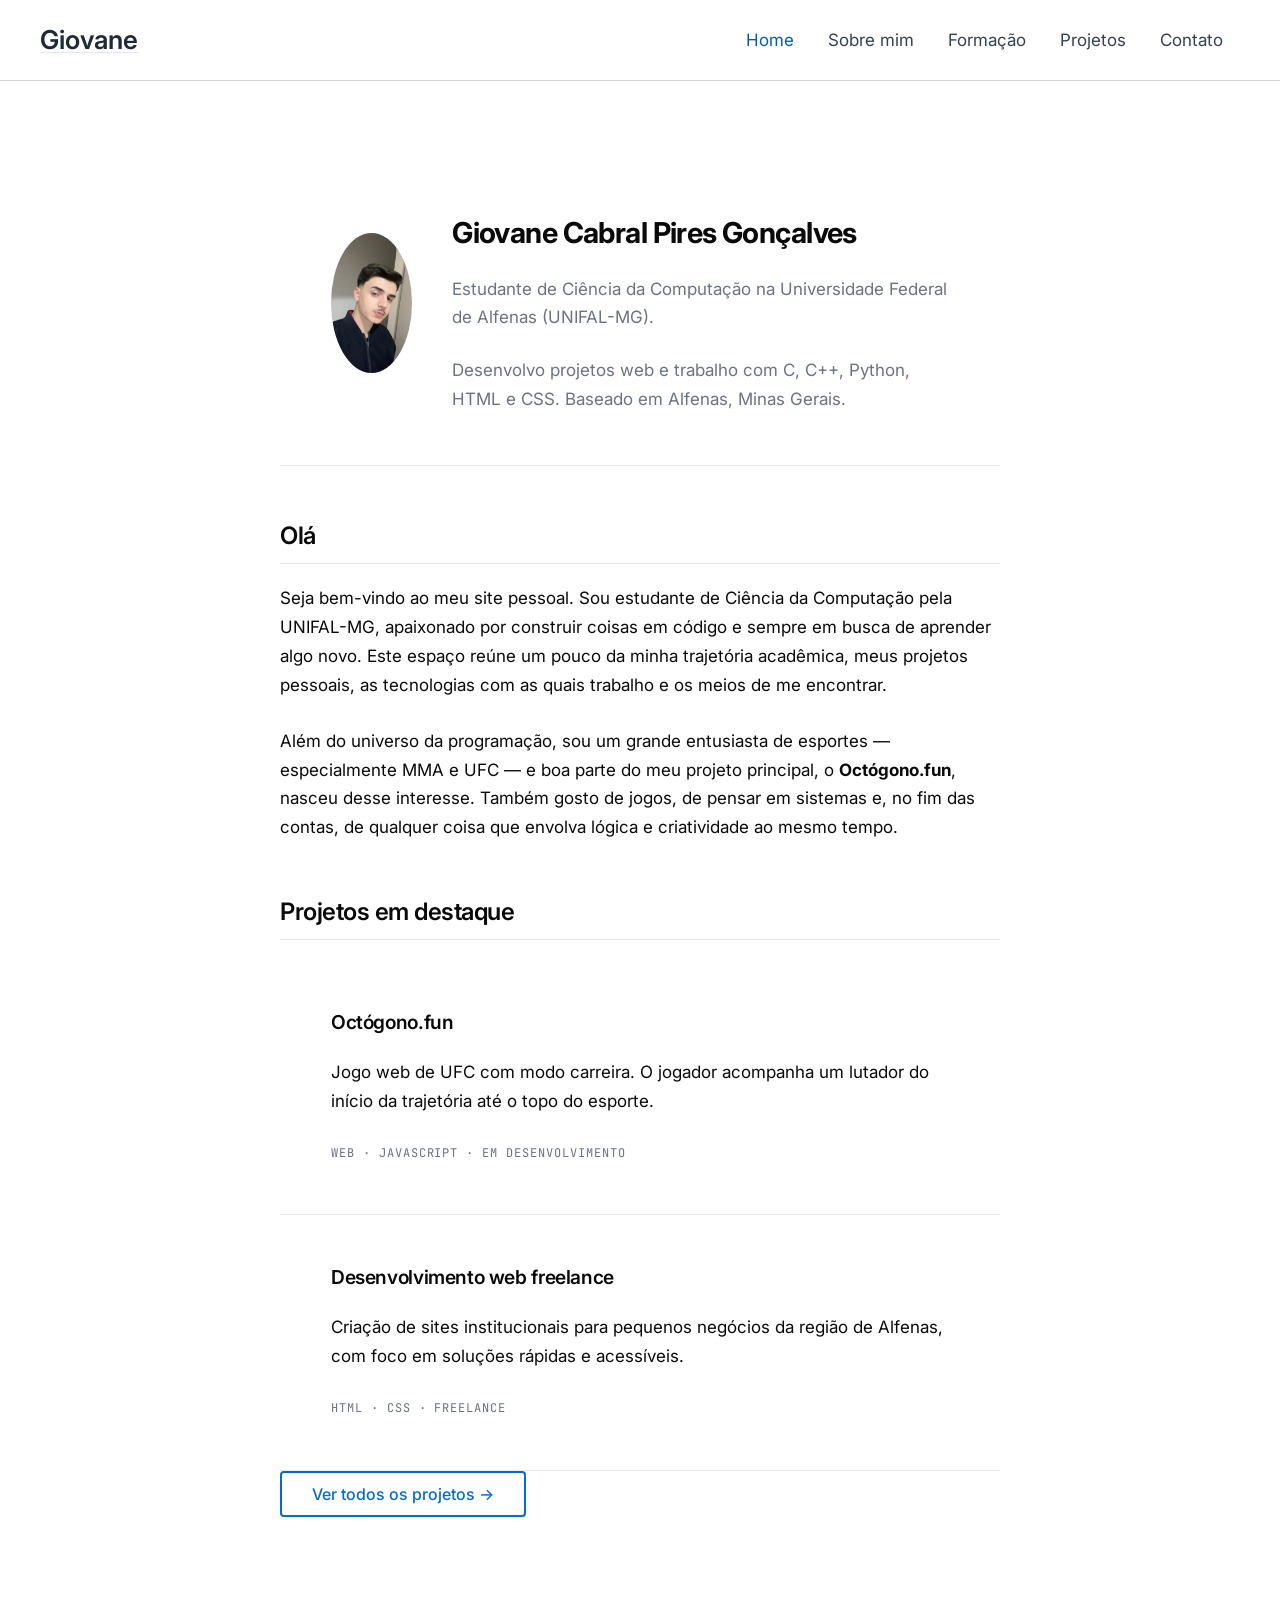
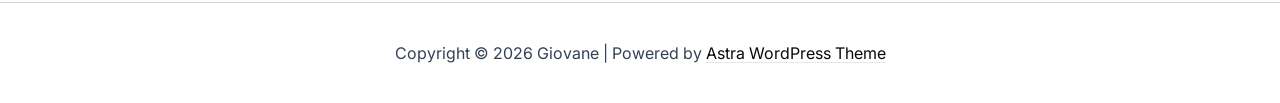
==== index.html @ 5b6671aa "primeiro commit do site" ====
<!DOCTYPE html>
<html lang="en-US">
<head><meta charset="UTF-8">

<meta name="viewport" content="width=device-width, initial-scale=1">
	<link rel="profile" href="https://gmpg.org/xfn/11"> 
	<title>Giovane</title>
<meta name="robots" content="max-image-preview:large">




<style id="wp-img-auto-sizes-contain-inline-css">
img:is([sizes=auto i],[sizes^="auto," i]){contain-intrinsic-size:3000px 1500px}
/*# sourceURL=wp-img-auto-sizes-contain-inline-css */
</style>
<link rel="stylesheet" id="astra-theme-css-css" href="https://giovanecabral.github.io/wp-content/themes/astra/assets/css/minified/main.min.css?ver=4.14.1" media="all">
<style id="astra-theme-css-inline-css">
:root{--ast-post-nav-space:0;--ast-container-default-xlg-padding:2.5em;--ast-container-default-lg-padding:2.5em;--ast-container-default-slg-padding:2em;--ast-container-default-md-padding:2.5em;--ast-container-default-sm-padding:2.5em;--ast-container-default-xs-padding:2.4em;--ast-container-default-xxs-padding:1.8em;--ast-code-block-background:#ECEFF3;--ast-comment-inputs-background:#F9FAFB;--ast-normal-container-width:1200px;--ast-narrow-container-width:750px;--ast-blog-title-font-weight:600;--ast-blog-meta-weight:600;--ast-global-color-primary:var(--ast-global-color-4);--ast-global-color-secondary:var(--ast-global-color-5);--ast-global-color-alternate-background:var(--ast-global-color-6);--ast-global-color-subtle-background:var(--ast-global-color-7);--ast-bg-style-guide:var( --ast-global-color-secondary,var(--ast-global-color-5) );--ast-shadow-style-guide:0px 0px 4px 0 #00000057;--ast-global-dark-bg-style:#fff;--ast-global-dark-lfs:#fbfbfb;--ast-widget-bg-color:#fafafa;--ast-wc-container-head-bg-color:#fbfbfb;--ast-title-layout-bg:#eeeeee;--ast-search-border-color:#e7e7e7;--ast-lifter-hover-bg:#e6e6e6;--ast-gallery-block-color:#000;--srfm-color-input-label:var(--ast-global-color-2);}html{font-size:100%;}a{color:var(--ast-global-color-0);}a:hover,a:focus{color:var(--ast-global-color-1);}body,button,input,select,textarea,.ast-button,.ast-custom-button{font-family:-apple-system,BlinkMacSystemFont,Segoe UI,Roboto,Oxygen-Sans,Ubuntu,Cantarell,Helvetica Neue,sans-serif;font-weight:400;font-size:16px;font-size:1rem;line-height:var(--ast-body-line-height,1.65);}blockquote{color:var(--ast-global-color-3);}h1,h2,h3,h4,h5,h6,.entry-content :where(h1,h2,h3,h4,h5,h6),.site-title,.site-title a{font-weight:600;}.ast-site-identity .site-title a{color:var(--ast-global-color-2);}.site-title{font-size:26px;font-size:1.625rem;display:block;}.site-header .site-description{font-size:15px;font-size:0.9375rem;display:none;}.entry-title{font-size:20px;font-size:1.25rem;}.ast-blog-single-element.ast-taxonomy-container a{font-size:14px;font-size:0.875rem;}.ast-blog-meta-container{font-size:13px;font-size:0.8125rem;}.archive .ast-article-post .ast-article-inner,.blog .ast-article-post .ast-article-inner,.archive .ast-article-post .ast-article-inner:hover,.blog .ast-article-post .ast-article-inner:hover{border-top-left-radius:6px;border-top-right-radius:6px;border-bottom-right-radius:6px;border-bottom-left-radius:6px;overflow:hidden;}h1,.entry-content :where(h1){font-size:36px;font-size:2.25rem;font-weight:600;line-height:1.4em;}h2,.entry-content :where(h2){font-size:30px;font-size:1.875rem;font-weight:600;line-height:1.3em;}h3,.entry-content :where(h3){font-size:24px;font-size:1.5rem;font-weight:600;line-height:1.3em;}h4,.entry-content :where(h4){font-size:20px;font-size:1.25rem;line-height:1.2em;font-weight:600;}h5,.entry-content :where(h5){font-size:18px;font-size:1.125rem;line-height:1.2em;font-weight:600;}h6,.entry-content :where(h6){font-size:16px;font-size:1rem;line-height:1.25em;font-weight:600;}::selection{background-color:var(--ast-global-color-0);color:#ffffff;}body,h1,h2,h3,h4,h5,h6,.entry-title a,.entry-content :where(h1,h2,h3,h4,h5,h6){color:var(--ast-global-color-3);}.tagcloud a:hover,.tagcloud a:focus,.tagcloud a.current-item{color:#ffffff;border-color:var(--ast-global-color-0);background-color:var(--ast-global-color-0);}input:focus,input[type="text"]:focus,input[type="email"]:focus,input[type="url"]:focus,input[type="password"]:focus,input[type="reset"]:focus,input[type="search"]:focus,textarea:focus{border-color:var(--ast-global-color-0);}input[type="radio"]:checked,input[type=reset],input[type="checkbox"]:checked,input[type="checkbox"]:hover:checked,input[type="checkbox"]:focus:checked,input[type=range]::-webkit-slider-thumb{border-color:var(--ast-global-color-0);background-color:var(--ast-global-color-0);box-shadow:none;}.site-footer a:hover + .post-count,.site-footer a:focus + .post-count{background:var(--ast-global-color-0);border-color:var(--ast-global-color-0);}.single .nav-links .nav-previous,.single .nav-links .nav-next{color:var(--ast-global-color-0);}.entry-meta,.entry-meta *{line-height:1.45;color:var(--ast-global-color-0);font-weight:600;}.entry-meta a:not(.ast-button):hover,.entry-meta a:not(.ast-button):hover *,.entry-meta a:not(.ast-button):focus,.entry-meta a:not(.ast-button):focus *,.page-links > .page-link,.page-links .page-link:hover,.post-navigation a:hover{color:var(--ast-global-color-1);}#cat option,.secondary .calendar_wrap thead a,.secondary .calendar_wrap thead a:visited{color:var(--ast-global-color-0);}.secondary .calendar_wrap #today,.ast-progress-val span{background:var(--ast-global-color-0);}.secondary a:hover + .post-count,.secondary a:focus + .post-count{background:var(--ast-global-color-0);border-color:var(--ast-global-color-0);}.calendar_wrap #today > a{color:#ffffff;}.page-links .page-link,.single .post-navigation a{color:var(--ast-global-color-3);}.ast-search-menu-icon .search-form button.search-submit{padding:0 4px;}.ast-search-menu-icon form.search-form{padding-right:0;}.ast-header-search .ast-search-menu-icon.ast-dropdown-active .search-form,.ast-header-search .ast-search-menu-icon.ast-dropdown-active .search-field:focus{transition:all 0.2s;}.search-form input.search-field:focus{outline:none;}.ast-mobile-header-content .ast-builder-layout-element:not(.ast-builder-menu):not(.ast-header-divider-element),.ast-mobile-popup-content .ast-builder-layout-element:not(.ast-builder-menu):not(.ast-header-divider-element){padding:15px 20px;}.ast-search-menu-icon .search-form button.search-submit:focus,.ast-theme-transparent-header .ast-header-search .ast-dropdown-active .ast-icon,.ast-theme-transparent-header .ast-inline-search .search-field:focus .ast-icon{color:var(--ast-global-color-1);}.ast-desktop .ast-header-search .slide-search .search-form{border:2px solid var(--ast-global-color-0);}.ast-header-search .slide-search .search-field{background-color:var(--ast-global-dark-bg-style);}.ast-archive-title{color:var(--ast-global-color-2);}.widget-title{font-size:22px;font-size:1.375rem;color:var(--ast-global-color-2);}.ast-single-post .entry-content a,.ast-comment-content a:not(.ast-comment-edit-reply-wrap a){text-decoration:underline;}.ast-single-post .entry-content .uagb-tab a,.ast-single-post .entry-content .uagb-ifb-cta a,.ast-single-post .entry-content .uabb-module-content a,.ast-single-post .entry-content .uagb-post-grid a,.ast-single-post .entry-content .uagb-timeline a,.ast-single-post .entry-content .uagb-toc__wrap a,.ast-single-post .entry-content .uagb-taxomony-box a,.entry-content .wp-block-latest-posts > li > a,.ast-single-post .entry-content .wp-block-file__button,a.ast-post-filter-single,.ast-single-post .ast-comment-content .comment-reply-link,.ast-single-post .ast-comment-content .comment-edit-link{text-decoration:none;}.ast-search-menu-icon.slide-search a:focus-visible:focus-visible,.astra-search-icon:focus-visible,#close:focus-visible,a:focus-visible,.ast-menu-toggle:focus-visible,.site .skip-link:focus-visible,.wp-block-loginout input:focus-visible,.wp-block-search.wp-block-search__button-inside .wp-block-search__inside-wrapper,.ast-header-navigation-arrow:focus-visible,.ast-orders-table__row .ast-orders-table__cell:focus-visible,a#ast-apply-coupon:focus-visible,#ast-apply-coupon:focus-visible,#close:focus-visible,.button.search-submit:focus-visible,#search_submit:focus,.normal-search:focus-visible,.ast-header-account-wrap:focus-visible,.astra-cart-drawer-close:focus,.ast-single-variation:focus,.ast-button:focus,.ast-builder-button-wrap:has(.ast-custom-button-link:focus),.ast-builder-button-wrap .ast-custom-button-link:focus{outline-style:dotted;outline-color:inherit;outline-width:thin;}input:focus,input[type="text"]:focus,input[type="email"]:focus,input[type="url"]:focus,input[type="password"]:focus,input[type="reset"]:focus,input[type="search"]:focus,input[type="number"]:focus,textarea:focus,.wp-block-search__input:focus,[data-section="section-header-mobile-trigger"] .ast-button-wrap .ast-mobile-menu-trigger-minimal:focus,.ast-mobile-popup-drawer.active .menu-toggle-close:focus,#ast-scroll-top:focus,#coupon_code:focus,#ast-coupon-code:focus{border-style:dotted;border-color:inherit;border-width:thin;}input{outline:none;}.ast-logo-title-inline .site-logo-img{padding-right:1em;}body .ast-oembed-container *{position:absolute;top:0;width:100%;height:100%;left:0;}body .wp-block-embed-pocket-casts .ast-oembed-container *{position:unset;}.ast-single-post-featured-section + article {margin-top: 2em;}.site-content .ast-single-post-featured-section img {width: 100%;overflow: hidden;object-fit: cover;}.ast-separate-container .site-content .ast-single-post-featured-section + article {margin-top: -80px;z-index: 9;position: relative;border-radius: 4px;}@media (min-width: 922px) {.ast-no-sidebar .site-content .ast-article-image-container--wide {margin-left: -120px;margin-right: -120px;max-width: unset;width: unset;}.ast-left-sidebar .site-content .ast-article-image-container--wide,.ast-right-sidebar .site-content .ast-article-image-container--wide {margin-left: -10px;margin-right: -10px;}.site-content .ast-article-image-container--full {margin-left: calc( -50vw + 50%);margin-right: calc( -50vw + 50%);max-width: 100vw;width: 100vw;}.ast-left-sidebar .site-content .ast-article-image-container--full,.ast-right-sidebar .site-content .ast-article-image-container--full {margin-left: -10px;margin-right: -10px;max-width: inherit;width: auto;}}.site > .ast-single-related-posts-container {margin-top: 0;}@media (min-width: 922px) {.ast-desktop .ast-container--narrow {max-width: var(--ast-narrow-container-width);margin: 0 auto;}}input[type="text"],input[type="number"],input[type="email"],input[type="url"],input[type="password"],input[type="search"],input[type=reset],input[type=tel],input[type=date],select,textarea{font-size:16px;font-style:normal;font-weight:400;line-height:24px;width:100%;padding:12px 16px;border-radius:4px;box-shadow:0px 1px 2px 0px rgba(0,0,0,0.05);color:var(--ast-form-input-text,#475569);}input[type="text"],input[type="number"],input[type="email"],input[type="url"],input[type="password"],input[type="search"],input[type=reset],input[type=tel],input[type=date],select{height:40px;}input[type="date"]{border-width:1px;border-style:solid;border-color:var(--ast-border-color);background:var( --ast-global-color-secondary,var(--ast-global-color-5) );}input[type="text"]:focus,input[type="number"]:focus,input[type="email"]:focus,input[type="url"]:focus,input[type="password"]:focus,input[type="search"]:focus,input[type=reset]:focus,input[type="tel"]:focus,input[type="date"]:focus,select:focus,textarea:focus{border-color:#046BD2;box-shadow:none;outline:none;color:var(--ast-form-input-focus-text,#475569);}label,legend{color:var(--ast-global-color-2,#111827 );font-size:14px;font-style:normal;font-weight:500;line-height:20px;}select{padding:6px 10px;}fieldset{padding:30px;border-radius:4px;}button,.ast-button,.button,input[type="button"],input[type="reset"],input[type="submit"],a:where(.wp-block-button__link){border-radius:4px;box-shadow:0px 1px 2px 0px rgba(0,0,0,0.05);}:root{--ast-comment-inputs-background:#FFF;}::placeholder{color:var(--ast-form-field-color,#9CA3AF);}::-ms-input-placeholder{color:var(--ast-form-field-color,#9CA3AF);}@media (max-width:921.99px){#ast-desktop-header{display:none;}}@media (min-width:922px){#ast-mobile-header{display:none;}}.wp-block-buttons.aligncenter{justify-content:center;}@media (max-width:921px){.ast-theme-transparent-header #primary,.ast-theme-transparent-header #secondary{padding:0;}}@media (max-width:921px){.ast-plain-container.ast-no-sidebar #primary{padding:0;}}.ast-plain-container.ast-no-sidebar #primary{margin-top:0;margin-bottom:0;}@media (min-width:1200px){.ast-plain-container.ast-no-sidebar #primary{margin-top:60px;margin-bottom:60px;}}.wp-block-button.is-style-outline .wp-block-button__link{border-color:var(--ast-global-color-0);}div.wp-block-button.is-style-outline > .wp-block-button__link:not(.has-text-color),div.wp-block-button.wp-block-button__link.is-style-outline:not(.has-text-color){color:var(--ast-global-color-0);}.wp-block-button.is-style-outline .wp-block-button__link:hover,.wp-block-buttons .wp-block-button.is-style-outline .wp-block-button__link:focus,.wp-block-buttons .wp-block-button.is-style-outline > .wp-block-button__link:not(.has-text-color):hover,.wp-block-buttons .wp-block-button.wp-block-button__link.is-style-outline:not(.has-text-color):hover{color:#ffffff;background-color:var(--ast-global-color-1);border-color:var(--ast-global-color-1);}.post-page-numbers.current .page-link,.ast-pagination .page-numbers.current{color:#ffffff;border-color:var(--ast-global-color-0);background-color:var(--ast-global-color-0);}.wp-block-buttons .wp-block-button.is-style-outline .wp-block-button__link.wp-element-button,.ast-outline-button,.wp-block-uagb-buttons-child .uagb-buttons-repeater.ast-outline-button{border-color:var(--ast-global-color-0);border-top-width:2px;border-right-width:2px;border-bottom-width:2px;border-left-width:2px;font-family:inherit;font-weight:500;font-size:16px;font-size:1rem;line-height:1em;padding-top:13px;padding-right:30px;padding-bottom:13px;padding-left:30px;}.wp-block-buttons .wp-block-button.is-style-outline > .wp-block-button__link:not(.has-text-color),.wp-block-buttons .wp-block-button.wp-block-button__link.is-style-outline:not(.has-text-color),.ast-outline-button{color:var(--ast-global-color-0);}.wp-block-button.is-style-outline .wp-block-button__link:hover,.wp-block-buttons .wp-block-button.is-style-outline .wp-block-button__link:focus,.wp-block-buttons .wp-block-button.is-style-outline > .wp-block-button__link:not(.has-text-color):hover,.wp-block-buttons .wp-block-button.wp-block-button__link.is-style-outline:not(.has-text-color):hover,.ast-outline-button:hover,.ast-outline-button:focus,.wp-block-uagb-buttons-child .uagb-buttons-repeater.ast-outline-button:hover,.wp-block-uagb-buttons-child .uagb-buttons-repeater.ast-outline-button:focus{color:#ffffff;background-color:var(--ast-global-color-1);border-color:var(--ast-global-color-1);}.ast-single-post .entry-content a.ast-outline-button,.ast-single-post .entry-content .is-style-outline>.wp-block-button__link{text-decoration:none;}.wp-block-button .wp-block-button__link.wp-element-button.is-style-outline:not(.has-background),.wp-block-button.is-style-outline>.wp-block-button__link.wp-element-button:not(.has-background),.ast-outline-button{background-color:transparent;}.uagb-buttons-repeater.ast-outline-button{border-radius:9999px;}@media (max-width:921px){.wp-block-buttons .wp-block-button.is-style-outline .wp-block-button__link.wp-element-button,.ast-outline-button,.wp-block-uagb-buttons-child .uagb-buttons-repeater.ast-outline-button{padding-top:12px;padding-right:28px;padding-bottom:12px;padding-left:28px;}}@media (max-width:544px){.wp-block-buttons .wp-block-button.is-style-outline .wp-block-button__link.wp-element-button,.ast-outline-button,.wp-block-uagb-buttons-child .uagb-buttons-repeater.ast-outline-button{padding-top:10px;padding-right:24px;padding-bottom:10px;padding-left:24px;}}.entry-content[data-ast-blocks-layout] > figure{margin-bottom:1em;}h1.widget-title{font-weight:600;}h2.widget-title{font-weight:600;}h3.widget-title{font-weight:600;}#page{display:flex;flex-direction:column;min-height:100vh;}.ast-404-layout-1 h1.page-title{color:var(--ast-global-color-2);}.single .post-navigation a{line-height:1em;height:inherit;}.error-404 .page-sub-title{font-size:1.5rem;font-weight:inherit;}.search .site-content .content-area .search-form{margin-bottom:0;}#page .site-content{flex-grow:1;}.widget{margin-bottom:1.25em;}#secondary li{line-height:1.5em;}#secondary .wp-block-group h2{margin-bottom:0.7em;}#secondary h2{font-size:1.7rem;}.ast-separate-container .ast-article-post,.ast-separate-container .ast-article-single,.ast-separate-container .comment-respond{padding:3em;}.ast-separate-container .ast-article-single .ast-article-single{padding:0;}.ast-article-single .wp-block-post-template-is-layout-grid{padding-left:0;}.ast-separate-container .comments-title,.ast-narrow-container .comments-title{padding:1.5em 2em;}.ast-page-builder-template .comment-form-textarea,.ast-comment-formwrap .ast-grid-common-col{padding:0;}.ast-comment-formwrap{padding:0;display:inline-flex;column-gap:20px;width:100%;margin-left:0;margin-right:0;}.comments-area textarea#comment:focus,.comments-area textarea#comment:active,.comments-area .ast-comment-formwrap input[type="text"]:focus,.comments-area .ast-comment-formwrap input[type="text"]:active {box-shadow:none;outline:none;}.archive.ast-page-builder-template .entry-header{margin-top:2em;}.ast-page-builder-template .ast-comment-formwrap{width:100%;}.entry-title{margin-bottom:0.6em;}.ast-archive-description p{font-size:inherit;font-weight:inherit;line-height:inherit;}.ast-separate-container .ast-comment-list li.depth-1,.hentry{margin-bottom:1.5em;}.site-content section.ast-archive-description{margin-bottom:2em;}@media (min-width:921px){.ast-left-sidebar.ast-page-builder-template #secondary,.archive.ast-right-sidebar.ast-page-builder-template .site-main{padding-left:20px;padding-right:20px;}}@media (max-width:544px){.ast-comment-formwrap.ast-row{column-gap:10px;display:inline-block;}#ast-commentform .ast-grid-common-col{position:relative;width:100%;}}@media (min-width:1201px){.ast-separate-container .ast-article-post,.ast-separate-container .ast-article-single,.ast-separate-container .ast-author-box,.ast-separate-container .ast-404-layout-1,.ast-separate-container .no-results{padding:3em;}}@media (max-width:921px){.ast-left-sidebar #content > .ast-container{display:flex;flex-direction:column-reverse;width:100%;}}@media (min-width:922px){.ast-separate-container.ast-right-sidebar #primary,.ast-separate-container.ast-left-sidebar #primary{border:0;}.search-no-results.ast-separate-container #primary{margin-bottom:4em;}}.wp-block-button .wp-block-button__link{color:#ffffff;}.wp-block-button .wp-block-button__link:hover,.wp-block-button .wp-block-button__link:focus{color:#ffffff;background-color:var(--ast-global-color-1);border-color:var(--ast-global-color-1);}.wp-block-button .wp-block-button__link,.wp-block-search .wp-block-search__button,body .wp-block-file .wp-block-file__button{border-color:var(--ast-global-color-0);background-color:var(--ast-global-color-0);color:#ffffff;font-family:inherit;font-weight:500;line-height:1em;font-size:16px;font-size:1rem;padding-top:15px;padding-right:30px;padding-bottom:15px;padding-left:30px;}.ast-single-post .entry-content .wp-block-button .wp-block-button__link,.ast-single-post .entry-content .wp-block-search .wp-block-search__button,body .entry-content .wp-block-file .wp-block-file__button{text-decoration:none;}@media (max-width:921px){.wp-block-button .wp-block-button__link,.wp-block-search .wp-block-search__button,body .wp-block-file .wp-block-file__button{padding-top:14px;padding-right:28px;padding-bottom:14px;padding-left:28px;}}@media (max-width:544px){.wp-block-button .wp-block-button__link,.wp-block-search .wp-block-search__button,body .wp-block-file .wp-block-file__button{padding-top:12px;padding-right:24px;padding-bottom:12px;padding-left:24px;}}.menu-toggle,button,.ast-button,.ast-custom-button,.button,input#submit,input[type="button"],input[type="submit"],input[type="reset"],#comments .submit,.search .search-submit,form[CLASS*="wp-block-search__"].wp-block-search .wp-block-search__inside-wrapper .wp-block-search__button,body .wp-block-file .wp-block-file__button,.search .search-submit{border-style:solid;border-top-width:0;border-right-width:0;border-left-width:0;border-bottom-width:0;color:#ffffff;border-color:var(--ast-global-color-0);background-color:var(--ast-global-color-0);padding-top:15px;padding-right:30px;padding-bottom:15px;padding-left:30px;font-family:inherit;font-weight:500;font-size:16px;font-size:1rem;line-height:1em;}button:focus,.menu-toggle:hover,button:hover,.ast-button:hover,.ast-custom-button:hover .button:hover,.ast-custom-button:hover ,input[type=reset]:hover,input[type=reset]:focus,input#submit:hover,input#submit:focus,input[type="button"]:hover,input[type="button"]:focus,input[type="submit"]:hover,input[type="submit"]:focus,form[CLASS*="wp-block-search__"].wp-block-search .wp-block-search__inside-wrapper .wp-block-search__button:hover,form[CLASS*="wp-block-search__"].wp-block-search .wp-block-search__inside-wrapper .wp-block-search__button:focus,body .wp-block-file .wp-block-file__button:hover,body .wp-block-file .wp-block-file__button:focus{color:#ffffff;background-color:var(--ast-global-color-1);border-color:var(--ast-global-color-1);}form[CLASS*="wp-block-search__"].wp-block-search .wp-block-search__inside-wrapper .wp-block-search__button.has-icon{padding-top:calc(15px - 3px);padding-right:calc(30px - 3px);padding-bottom:calc(15px - 3px);padding-left:calc(30px - 3px);}@media (max-width:921px){.menu-toggle,button,.ast-button,.ast-custom-button,.button,input#submit,input[type="button"],input[type="submit"],input[type="reset"],#comments .submit,.search .search-submit,form[CLASS*="wp-block-search__"].wp-block-search .wp-block-search__inside-wrapper .wp-block-search__button,body .wp-block-file .wp-block-file__button,.search .search-submit{padding-top:14px;padding-right:28px;padding-bottom:14px;padding-left:28px;}}@media (max-width:544px){.menu-toggle,button,.ast-button,.ast-custom-button,.button,input#submit,input[type="button"],input[type="submit"],input[type="reset"],#comments .submit,.search .search-submit,form[CLASS*="wp-block-search__"].wp-block-search .wp-block-search__inside-wrapper .wp-block-search__button,body .wp-block-file .wp-block-file__button,.search .search-submit{padding-top:12px;padding-right:24px;padding-bottom:12px;padding-left:24px;}}@media (max-width:921px){.ast-mobile-header-stack .main-header-bar .ast-search-menu-icon{display:inline-block;}.ast-header-break-point.ast-header-custom-item-outside .ast-mobile-header-stack .main-header-bar .ast-search-icon{margin:0;}.ast-comment-avatar-wrap img{max-width:2.5em;}.ast-comment-meta{padding:0 1.8888em 1.3333em;}}@media (min-width:544px){.ast-container{max-width:100%;}}@media (max-width:544px){.ast-separate-container .ast-article-post,.ast-separate-container .ast-article-single,.ast-separate-container .comments-title,.ast-separate-container .ast-archive-description{padding:1.5em 1em;}.ast-separate-container #content .ast-container{padding-left:0.54em;padding-right:0.54em;}.ast-separate-container .ast-comment-list .bypostauthor{padding:.5em;}.ast-search-menu-icon.ast-dropdown-active .search-field{width:170px;}} #ast-mobile-header .ast-site-header-cart-li a{pointer-events:none;}.ast-separate-container{background-color:var(--ast-global-color-5);}@media (max-width:921px){.site-title{display:block;}.site-header .site-description{display:none;}h1,.entry-content :where(h1){font-size:30px;font-size:1.875rem;}h2,.entry-content :where(h2){font-size:25px;font-size:1.5625rem;}h3,.entry-content :where(h3){font-size:20px;font-size:1.25rem;}}@media (max-width:544px){.site-title{display:block;}.site-header .site-description{display:none;}h1,.entry-content :where(h1){font-size:30px;font-size:1.875rem;}h2,.entry-content :where(h2){font-size:25px;font-size:1.5625rem;}h3,.entry-content :where(h3){font-size:20px;font-size:1.25rem;}}@media (max-width:921px){html{font-size:91.2%;}}@media (max-width:544px){html{font-size:91.2%;}}@media (min-width:922px){.ast-container{max-width:1240px;}}@media (min-width:922px){.site-content .ast-container{display:flex;}}@media (max-width:921px){.site-content .ast-container{flex-direction:column;}}.entry-content :where(h1,h2,h3,h4,h5,h6){clear:none;}@media (min-width:922px){.main-header-menu .sub-menu .menu-item.ast-left-align-sub-menu:hover > .sub-menu,.main-header-menu .sub-menu .menu-item.ast-left-align-sub-menu.focus > .sub-menu{margin-left:-0px;}}.entry-content li > p{margin-bottom:0;}.site .comments-area{padding-bottom:2em;margin-top:2em;}.wp-block-file {display: flex;align-items: center;flex-wrap: wrap;justify-content: space-between;}.wp-block-pullquote {border: none;}.wp-block-pullquote blockquote::before {content: "\201D";font-family: "Helvetica",sans-serif;display: flex;transform: rotate( 180deg );font-size: 6rem;font-style: normal;line-height: 1;font-weight: bold;align-items: center;justify-content: center;}.has-text-align-right > blockquote::before {justify-content: flex-start;}.has-text-align-left > blockquote::before {justify-content: flex-end;}figure.wp-block-pullquote.is-style-solid-color blockquote {max-width: 100%;text-align: inherit;}:root {--wp--custom--ast-default-block-top-padding: 3em;--wp--custom--ast-default-block-right-padding: 3em;--wp--custom--ast-default-block-bottom-padding: 3em;--wp--custom--ast-default-block-left-padding: 3em;--wp--custom--ast-container-width: 1200px;--wp--custom--ast-content-width-size: 1200px;--wp--custom--ast-wide-width-size: calc(1200px + var(--wp--custom--ast-default-block-left-padding) + var(--wp--custom--ast-default-block-right-padding));}.ast-narrow-container {--wp--custom--ast-content-width-size: 750px;--wp--custom--ast-wide-width-size: 750px;}@media(max-width: 921px) {:root {--wp--custom--ast-default-block-top-padding: 3em;--wp--custom--ast-default-block-right-padding: 2em;--wp--custom--ast-default-block-bottom-padding: 3em;--wp--custom--ast-default-block-left-padding: 2em;}}@media(max-width: 544px) {:root {--wp--custom--ast-default-block-top-padding: 3em;--wp--custom--ast-default-block-right-padding: 1.5em;--wp--custom--ast-default-block-bottom-padding: 3em;--wp--custom--ast-default-block-left-padding: 1.5em;}}.entry-content > .wp-block-group,.entry-content > .wp-block-cover,.entry-content > .wp-block-columns {padding-top: var(--wp--custom--ast-default-block-top-padding);padding-right: var(--wp--custom--ast-default-block-right-padding);padding-bottom: var(--wp--custom--ast-default-block-bottom-padding);padding-left: var(--wp--custom--ast-default-block-left-padding);}.ast-plain-container.ast-no-sidebar .entry-content > .alignfull,.ast-page-builder-template .ast-no-sidebar .entry-content > .alignfull {margin-left: calc( -50vw + 50%);margin-right: calc( -50vw + 50%);max-width: 100vw;width: 100vw;}.ast-plain-container.ast-no-sidebar .entry-content .alignfull .alignfull,.ast-page-builder-template.ast-no-sidebar .entry-content .alignfull .alignfull,.ast-plain-container.ast-no-sidebar .entry-content .alignfull .alignwide,.ast-page-builder-template.ast-no-sidebar .entry-content .alignfull .alignwide,.ast-plain-container.ast-no-sidebar .entry-content .alignwide .alignfull,.ast-page-builder-template.ast-no-sidebar .entry-content .alignwide .alignfull,.ast-plain-container.ast-no-sidebar .entry-content .alignwide .alignwide,.ast-page-builder-template.ast-no-sidebar .entry-content .alignwide .alignwide,.ast-plain-container.ast-no-sidebar .entry-content .wp-block-column .alignfull,.ast-page-builder-template.ast-no-sidebar .entry-content .wp-block-column .alignfull,.ast-plain-container.ast-no-sidebar .entry-content .wp-block-column .alignwide,.ast-page-builder-template.ast-no-sidebar .entry-content .wp-block-column .alignwide {margin-left: auto;margin-right: auto;width: 100%;}[data-ast-blocks-layout] .wp-block-separator:not(.is-style-dots) {height: 0;}[data-ast-blocks-layout] .wp-block-separator {margin: 20px auto;}[data-ast-blocks-layout] .wp-block-separator:not(.is-style-wide):not(.is-style-dots) {max-width: 100px;}[data-ast-blocks-layout] .wp-block-separator.has-background {padding: 0;}.entry-content[data-ast-blocks-layout] > * {max-width: var(--wp--custom--ast-content-width-size);margin-left: auto;margin-right: auto;}.entry-content[data-ast-blocks-layout] > .alignwide {max-width: var(--wp--custom--ast-wide-width-size);}.entry-content[data-ast-blocks-layout] .alignfull {max-width: none;}.entry-content .wp-block-columns {margin-bottom: 0;}blockquote {margin: 1.5em;border-color: rgba(0,0,0,0.05);}.wp-block-quote:not(.has-text-align-right):not(.has-text-align-center) {border-left: 5px solid rgba(0,0,0,0.05);}.has-text-align-right > blockquote,blockquote.has-text-align-right {border-right: 5px solid rgba(0,0,0,0.05);}.has-text-align-left > blockquote,blockquote.has-text-align-left {border-left: 5px solid rgba(0,0,0,0.05);}.wp-block-site-tagline,.wp-block-latest-posts .read-more {margin-top: 15px;}.wp-block-loginout p label {display: block;}.wp-block-loginout p:not(.login-remember):not(.login-submit) input {width: 100%;}.wp-block-loginout input:focus {border-color: transparent;}.wp-block-loginout input:focus {outline: thin dotted;}.entry-content .wp-block-media-text .wp-block-media-text__content {padding: 0 0 0 8%;}.entry-content .wp-block-media-text.has-media-on-the-right .wp-block-media-text__content {padding: 0 8% 0 0;}.entry-content .wp-block-media-text.has-background .wp-block-media-text__content {padding: 8%;}.entry-content .wp-block-cover:not([class*="background-color"]):not(.has-text-color.has-link-color) .wp-block-cover__inner-container,.entry-content .wp-block-cover:not([class*="background-color"]) .wp-block-cover-image-text,.entry-content .wp-block-cover:not([class*="background-color"]) .wp-block-cover-text,.entry-content .wp-block-cover-image:not([class*="background-color"]) .wp-block-cover__inner-container,.entry-content .wp-block-cover-image:not([class*="background-color"]) .wp-block-cover-image-text,.entry-content .wp-block-cover-image:not([class*="background-color"]) .wp-block-cover-text {color: var(--ast-global-color-primary,var(--ast-global-color-5));}.wp-block-loginout .login-remember input {width: 1.1rem;height: 1.1rem;margin: 0 5px 4px 0;vertical-align: middle;}.wp-block-latest-posts > li > *:first-child,.wp-block-latest-posts:not(.is-grid) > li:first-child {margin-top: 0;}.entry-content > .wp-block-buttons,.entry-content > .wp-block-uagb-buttons {margin-bottom: 1.5em;}.wp-block-search__inside-wrapper .wp-block-search__input {padding: 0 10px;color: var(--ast-global-color-3);background: var(--ast-global-color-primary,var(--ast-global-color-5));border-color: var(--ast-border-color);}.wp-block-latest-posts .read-more {margin-bottom: 1.5em;}.wp-block-search__no-button .wp-block-search__inside-wrapper .wp-block-search__input {padding-top: 5px;padding-bottom: 5px;}.wp-block-latest-posts .wp-block-latest-posts__post-date,.wp-block-latest-posts .wp-block-latest-posts__post-author {font-size: 1rem;}.wp-block-latest-posts > li > *,.wp-block-latest-posts:not(.is-grid) > li {margin-top: 12px;margin-bottom: 12px;}.ast-page-builder-template .entry-content[data-ast-blocks-layout] > .alignwide:where(:not(.uagb-is-root-container):not(.spectra-is-root-container)) > * {max-width: var(--wp--custom--ast-wide-width-size);}.ast-page-builder-template .entry-content[data-ast-blocks-layout] > .inherit-container-width > *,.ast-page-builder-template .entry-content[data-ast-blocks-layout] > *:not(.wp-block-group):where(:not(.uagb-is-root-container):not(.spectra-is-root-container)) > *,.entry-content[data-ast-blocks-layout] > .wp-block-cover .wp-block-cover__inner-container {max-width: none ;margin-left: auto;margin-right: auto;}.ast-page-builder-template .entry-content[data-ast-blocks-layout] > *,.ast-page-builder-template .entry-content[data-ast-blocks-layout] > .alignfull:where(:not(.wp-block-group):not(.uagb-is-root-container):not(.spectra-is-root-container)) > * {max-width: none;}.entry-content[data-ast-blocks-layout] .wp-block-cover:not(.alignleft):not(.alignright) {width: auto;}@media(max-width: 1200px) {.ast-separate-container .entry-content > .alignfull,.ast-separate-container .entry-content[data-ast-blocks-layout] > .alignwide,.ast-plain-container .entry-content[data-ast-blocks-layout] > .alignwide,.ast-plain-container .entry-content .alignfull {margin-left: calc(-1 * min(var(--ast-container-default-xlg-padding),20px)) ;margin-right: calc(-1 * min(var(--ast-container-default-xlg-padding),20px));}}@media(min-width: 1201px) {.ast-separate-container .entry-content > .alignfull {margin-left: calc(-1 * var(--ast-container-default-xlg-padding) );margin-right: calc(-1 * var(--ast-container-default-xlg-padding) );}.ast-separate-container .entry-content[data-ast-blocks-layout] > .alignwide,.ast-plain-container .entry-content[data-ast-blocks-layout] > .alignwide {margin-left: auto;margin-right: auto;}}@media(min-width: 921px) {.ast-separate-container .entry-content .wp-block-group.alignwide:not(.inherit-container-width) > :where(:not(.alignleft):not(.alignright)),.ast-plain-container .entry-content .wp-block-group.alignwide:not(.inherit-container-width) > :where(:not(.alignleft):not(.alignright)) {max-width: calc( var(--wp--custom--ast-content-width-size) + 80px );}.ast-plain-container.ast-right-sidebar .entry-content[data-ast-blocks-layout] .alignfull,.ast-plain-container.ast-left-sidebar .entry-content[data-ast-blocks-layout] .alignfull {margin-left: -60px;margin-right: -60px;}}@media(min-width: 544px) {.entry-content > .alignleft {margin-right: 20px;}.entry-content > .alignright {margin-left: 20px;}}@media (max-width:544px){.wp-block-columns .wp-block-column:not(:last-child){margin-bottom:20px;}.wp-block-latest-posts{margin:0;}}@media( max-width: 600px ) {.entry-content .wp-block-media-text .wp-block-media-text__content,.entry-content .wp-block-media-text.has-media-on-the-right .wp-block-media-text__content {padding: 8% 0 0;}.entry-content .wp-block-media-text.has-background .wp-block-media-text__content {padding: 8%;}}.ast-page-builder-template .entry-header {padding-left: 0;}.ast-narrow-container .site-content .wp-block-uagb-image--align-full .wp-block-uagb-image__figure {max-width: 100%;margin-left: auto;margin-right: auto;}.entry-content ul,.entry-content ol {padding: revert;margin: revert;padding-left: 20px;}.entry-content ul.wc-block-product-template{padding: 0;}:root .has-ast-global-color-0-color{color:var(--ast-global-color-0);}:root .has-ast-global-color-0-background-color{background-color:var(--ast-global-color-0);}:root .wp-block-button .has-ast-global-color-0-color{color:var(--ast-global-color-0);}:root .wp-block-button .has-ast-global-color-0-background-color{background-color:var(--ast-global-color-0);}:root .has-ast-global-color-1-color{color:var(--ast-global-color-1);}:root .has-ast-global-color-1-background-color{background-color:var(--ast-global-color-1);}:root .wp-block-button .has-ast-global-color-1-color{color:var(--ast-global-color-1);}:root .wp-block-button .has-ast-global-color-1-background-color{background-color:var(--ast-global-color-1);}:root .has-ast-global-color-2-color{color:var(--ast-global-color-2);}:root .has-ast-global-color-2-background-color{background-color:var(--ast-global-color-2);}:root .wp-block-button .has-ast-global-color-2-color{color:var(--ast-global-color-2);}:root .wp-block-button .has-ast-global-color-2-background-color{background-color:var(--ast-global-color-2);}:root .has-ast-global-color-3-color{color:var(--ast-global-color-3);}:root .has-ast-global-color-3-background-color{background-color:var(--ast-global-color-3);}:root .wp-block-button .has-ast-global-color-3-color{color:var(--ast-global-color-3);}:root .wp-block-button .has-ast-global-color-3-background-color{background-color:var(--ast-global-color-3);}:root .has-ast-global-color-4-color{color:var(--ast-global-color-4);}:root .has-ast-global-color-4-background-color{background-color:var(--ast-global-color-4);}:root .wp-block-button .has-ast-global-color-4-color{color:var(--ast-global-color-4);}:root .wp-block-button .has-ast-global-color-4-background-color{background-color:var(--ast-global-color-4);}:root .has-ast-global-color-5-color{color:var(--ast-global-color-5);}:root .has-ast-global-color-5-background-color{background-color:var(--ast-global-color-5);}:root .wp-block-button .has-ast-global-color-5-color{color:var(--ast-global-color-5);}:root .wp-block-button .has-ast-global-color-5-background-color{background-color:var(--ast-global-color-5);}:root .has-ast-global-color-6-color{color:var(--ast-global-color-6);}:root .has-ast-global-color-6-background-color{background-color:var(--ast-global-color-6);}:root .wp-block-button .has-ast-global-color-6-color{color:var(--ast-global-color-6);}:root .wp-block-button .has-ast-global-color-6-background-color{background-color:var(--ast-global-color-6);}:root .has-ast-global-color-7-color{color:var(--ast-global-color-7);}:root .has-ast-global-color-7-background-color{background-color:var(--ast-global-color-7);}:root .wp-block-button .has-ast-global-color-7-color{color:var(--ast-global-color-7);}:root .wp-block-button .has-ast-global-color-7-background-color{background-color:var(--ast-global-color-7);}:root .has-ast-global-color-8-color{color:var(--ast-global-color-8);}:root .has-ast-global-color-8-background-color{background-color:var(--ast-global-color-8);}:root .wp-block-button .has-ast-global-color-8-color{color:var(--ast-global-color-8);}:root .wp-block-button .has-ast-global-color-8-background-color{background-color:var(--ast-global-color-8);}:root{--ast-global-color-0:#046bd2;--ast-global-color-1:#045cb4;--ast-global-color-2:#1e293b;--ast-global-color-3:#334155;--ast-global-color-4:#FFFFFF;--ast-global-color-5:#F0F5FA;--ast-global-color-6:#111111;--ast-global-color-7:#D1D5DB;--ast-global-color-8:#111111;}:root {--ast-border-color : var(--ast-global-color-7);}.ast-single-entry-banner {-js-display: flex;display: flex;flex-direction: column;justify-content: center;text-align: center;position: relative;background: var(--ast-title-layout-bg);}.ast-single-entry-banner[data-banner-layout="layout-1"] {max-width: 1200px;background: inherit;padding: 20px 0;}.ast-single-entry-banner[data-banner-width-type="custom"] {margin: 0 auto;width: 100%;}.ast-single-entry-banner + .site-content .entry-header {margin-bottom: 0;}.site .ast-author-avatar {--ast-author-avatar-size: ;}a.ast-underline-text {text-decoration: underline;}.ast-container > .ast-terms-link {position: relative;display: block;}a.ast-button.ast-badge-tax {padding: 4px 8px;border-radius: 3px;font-size: inherit;}header.entry-header{text-align:left;}header.entry-header .entry-title{font-weight:600;font-size:32px;font-size:2rem;}header.entry-header > *:not(:last-child){margin-bottom:10px;}header.entry-header .post-thumb-img-content{text-align:center;}header.entry-header .post-thumb img,.ast-single-post-featured-section.post-thumb img{aspect-ratio:16/9;width:100%;height:100%;}@media (max-width:921px){header.entry-header{text-align:left;}}@media (max-width:544px){header.entry-header{text-align:left;}}.ast-archive-entry-banner {-js-display: flex;display: flex;flex-direction: column;justify-content: center;text-align: center;position: relative;background: var(--ast-title-layout-bg);}.ast-archive-entry-banner[data-banner-width-type="custom"] {margin: 0 auto;width: 100%;}.ast-archive-entry-banner[data-banner-layout="layout-1"] {background: inherit;padding: 20px 0;text-align: left;}body.archive .ast-archive-description{max-width:1200px;width:100%;text-align:left;padding-top:3em;padding-right:3em;padding-bottom:3em;padding-left:3em;}body.archive .ast-archive-description .ast-archive-title,body.archive .ast-archive-description .ast-archive-title *{font-weight:600;font-size:32px;font-size:2rem;}body.archive .ast-archive-description > *:not(:last-child){margin-bottom:10px;}@media (max-width:921px){body.archive .ast-archive-description{text-align:left;}}@media (max-width:544px){body.archive .ast-archive-description{text-align:left;}}.ast-breadcrumbs .trail-browse,.ast-breadcrumbs .trail-items,.ast-breadcrumbs .trail-items li{display:inline-block;margin:0;padding:0;border:none;background:inherit;text-indent:0;text-decoration:none;}.ast-breadcrumbs .trail-browse{font-size:inherit;font-style:inherit;font-weight:inherit;color:inherit;}.ast-breadcrumbs .trail-items{list-style:none;}.trail-items li::after{padding:0 0.3em;content:"\00bb";}.trail-items li:last-of-type::after{display:none;}h1,h2,h3,h4,h5,h6,.entry-content :where(h1,h2,h3,h4,h5,h6){color:var(--ast-global-color-2);}.entry-title a{color:var(--ast-global-color-2);}@media (max-width:921px){.ast-builder-grid-row-container.ast-builder-grid-row-tablet-3-firstrow .ast-builder-grid-row > *:first-child,.ast-builder-grid-row-container.ast-builder-grid-row-tablet-3-lastrow .ast-builder-grid-row > *:last-child{grid-column:1 / -1;}}@media (max-width:544px){.ast-builder-grid-row-container.ast-builder-grid-row-mobile-3-firstrow .ast-builder-grid-row > *:first-child,.ast-builder-grid-row-container.ast-builder-grid-row-mobile-3-lastrow .ast-builder-grid-row > *:last-child{grid-column:1 / -1;}}.ast-builder-layout-element[data-section="title_tagline"]{display:flex;}@media (max-width:921.99px){.ast-header-break-point .ast-builder-layout-element[data-section="title_tagline"]{display:flex;}}@media (max-width:544px){.ast-header-break-point .ast-builder-layout-element[data-section="title_tagline"]{display:flex;}}.ast-builder-menu-1{font-family:inherit;font-weight:inherit;}.ast-builder-menu-1 .menu-item > .menu-link{color:var(--ast-global-color-3);}.ast-builder-menu-1 .menu-item > .ast-menu-toggle{color:var(--ast-global-color-3);}.ast-builder-menu-1 .menu-link:hover,.ast-builder-menu-1 .main-header-menu > .menu-item:hover > .menu-link,.ast-builder-menu-1 .inline-on-mobile .ast-menu-toggle:hover,.ast-builder-menu-1 .inline-on-mobile .main-header-menu > .menu-item:hover > .ast-menu-toggle{color:var(--ast-global-color-1);}.ast-builder-menu-1 .ast-menu-toggle:hover,.ast-builder-menu-1 .main-header-menu > .menu-item:hover > .ast-menu-toggle{color:var(--ast-global-color-1);}.ast-builder-menu-1 .menu-item.current-menu-item > .menu-link,.ast-builder-menu-1 .inline-on-mobile .menu-item.current-menu-item > .ast-menu-toggle,.ast-builder-menu-1 .current-menu-ancestor > .menu-link{color:var(--ast-global-color-1);}.ast-builder-menu-1 .menu-item.current-menu-item > .ast-menu-toggle{color:var(--ast-global-color-1);}.ast-builder-menu-1 .sub-menu,.ast-builder-menu-1 .inline-on-mobile .sub-menu{border-top-width:2px;border-bottom-width:0px;border-right-width:0px;border-left-width:0px;border-color:var(--ast-global-color-0);border-style:solid;}.ast-builder-menu-1 .sub-menu .sub-menu{top:-2px;}.ast-builder-menu-1 .main-header-menu > .menu-item > .sub-menu,.ast-builder-menu-1 .main-header-menu > .menu-item > .astra-full-megamenu-wrapper{margin-top:0px;}.ast-desktop .ast-builder-menu-1 .main-header-menu > .menu-item > .sub-menu:before,.ast-desktop .ast-builder-menu-1 .main-header-menu > .menu-item > .astra-full-megamenu-wrapper:before{height:calc( 0px + 2px + 5px );}.ast-desktop .ast-builder-menu-1 .menu-item .sub-menu .menu-link{border-style:none;}@media (max-width:921px){.ast-header-break-point .ast-builder-menu-1 .menu-item.menu-item-has-children > .ast-menu-toggle{top:0;}.ast-builder-menu-1 .inline-on-mobile .menu-item.menu-item-has-children > .ast-menu-toggle{right:-15px;}.ast-builder-menu-1 .menu-item-has-children > .menu-link:after{content:unset;}.ast-builder-menu-1 .main-header-menu > .menu-item > .sub-menu,.ast-builder-menu-1 .main-header-menu > .menu-item > .astra-full-megamenu-wrapper{margin-top:0;}}@media (max-width:544px){.ast-header-break-point .ast-builder-menu-1 .menu-item.menu-item-has-children > .ast-menu-toggle{top:0;}.ast-builder-menu-1 .main-header-menu > .menu-item > .sub-menu,.ast-builder-menu-1 .main-header-menu > .menu-item > .astra-full-megamenu-wrapper{margin-top:0;}}.ast-builder-menu-1{display:flex;}@media (max-width:921.99px){.ast-header-break-point .ast-builder-menu-1{display:flex;}}@media (max-width:544px){.ast-header-break-point .ast-builder-menu-1{display:flex;}}.site-below-footer-wrap{padding-top:20px;padding-bottom:20px;}.site-below-footer-wrap[data-section="section-below-footer-builder"]{background-color:var(--ast-global-color-4 );min-height:60px;border-style:solid;border-width:0px;border-top-width:1px;border-top-color:var( --ast-global-color-subtle-background,var(--ast-global-color-7) );}.site-below-footer-wrap[data-section="section-below-footer-builder"] .ast-builder-grid-row{max-width:1200px;min-height:60px;margin-left:auto;margin-right:auto;}.site-below-footer-wrap[data-section="section-below-footer-builder"] .ast-builder-grid-row,.site-below-footer-wrap[data-section="section-below-footer-builder"] .site-footer-section{align-items:center;}.site-below-footer-wrap[data-section="section-below-footer-builder"].ast-footer-row-inline .site-footer-section{display:flex;margin-bottom:0;}.ast-builder-grid-row-full .ast-builder-grid-row{grid-template-columns:1fr;}@media (max-width:921px){.site-below-footer-wrap[data-section="section-below-footer-builder"].ast-footer-row-tablet-inline .site-footer-section{display:flex;margin-bottom:0;}.site-below-footer-wrap[data-section="section-below-footer-builder"].ast-footer-row-tablet-stack .site-footer-section{display:block;margin-bottom:10px;}.ast-builder-grid-row-container.ast-builder-grid-row-tablet-full .ast-builder-grid-row{grid-template-columns:1fr;}}@media (max-width:544px){.site-below-footer-wrap[data-section="section-below-footer-builder"].ast-footer-row-mobile-inline .site-footer-section{display:flex;margin-bottom:0;}.site-below-footer-wrap[data-section="section-below-footer-builder"].ast-footer-row-mobile-stack .site-footer-section{display:block;margin-bottom:10px;}.ast-builder-grid-row-container.ast-builder-grid-row-mobile-full .ast-builder-grid-row{grid-template-columns:1fr;}}.site-below-footer-wrap[data-section="section-below-footer-builder"]{display:grid;}@media (max-width:921.99px){.ast-header-break-point .site-below-footer-wrap[data-section="section-below-footer-builder"]{display:grid;}}@media (max-width:544px){.ast-header-break-point .site-below-footer-wrap[data-section="section-below-footer-builder"]{display:grid;}}.ast-footer-copyright{text-align:center;}.ast-footer-copyright.site-footer-focus-item {color:var(--ast-global-color-3);}@media (max-width:921px){.ast-footer-copyright{text-align:center;}}@media (max-width:544px){.ast-footer-copyright{text-align:center;}}.ast-footer-copyright.site-footer-focus-item {font-size:16px;font-size:1rem;}.ast-footer-copyright.ast-builder-layout-element{display:flex;}@media (max-width:921.99px){.ast-header-break-point .ast-footer-copyright.ast-builder-layout-element{display:flex;}}@media (max-width:544px){.ast-header-break-point .ast-footer-copyright.ast-builder-layout-element{display:flex;}}.footer-widget-area.widget-area.site-footer-focus-item{width:auto;}.ast-footer-row-inline .footer-widget-area.widget-area.site-footer-focus-item{width:100%;}.ast-header-break-point .main-header-bar{border-bottom-width:1px;}@media (min-width:922px){.main-header-bar{border-bottom-width:1px;}}.main-header-menu .menu-item, #astra-footer-menu .menu-item, .main-header-bar .ast-masthead-custom-menu-items{-js-display:flex;display:flex;-webkit-box-pack:center;-webkit-justify-content:center;-moz-box-pack:center;-ms-flex-pack:center;justify-content:center;-webkit-box-orient:vertical;-webkit-box-direction:normal;-webkit-flex-direction:column;-moz-box-orient:vertical;-moz-box-direction:normal;-ms-flex-direction:column;flex-direction:column;}.main-header-menu > .menu-item > .menu-link, #astra-footer-menu > .menu-item > .menu-link{height:100%;-webkit-box-align:center;-webkit-align-items:center;-moz-box-align:center;-ms-flex-align:center;align-items:center;-js-display:flex;display:flex;}#ast-desktop-header .main-header-menu > .menu-item.menu-item-has-children > .menu-link .ast-header-navigation-arrow{padding-right:10px;margin-right:-10px;}.ast-header-break-point .main-navigation ul .menu-item .menu-link .icon-arrow:first-of-type svg{top:.2em;margin-top:0px;margin-left:0px;width:.65em;transform:translate(0, -2px) rotateZ(270deg);}.ast-mobile-popup-content .ast-submenu-expanded > .ast-menu-toggle{transform:rotateX(180deg);overflow-y:auto;}@media (min-width:922px){.ast-builder-menu .main-navigation > ul > li:last-child a{margin-right:0;}}.ast-separate-container .ast-article-inner{background-color:var(--ast-global-color-4);}@media (max-width:921px){.ast-separate-container .ast-article-inner{background-color:var(--ast-global-color-4);}}@media (max-width:544px){.ast-separate-container .ast-article-inner{background-color:var(--ast-global-color-4);}}.ast-separate-container .ast-article-single:not(.ast-related-post), .ast-separate-container .error-404, .ast-separate-container .no-results, .single.ast-separate-container .site-main .ast-author-meta, .ast-separate-container .related-posts-title-wrapper, .ast-separate-container .comments-count-wrapper, .ast-box-layout.ast-plain-container .site-content, .ast-padded-layout.ast-plain-container .site-content, .ast-separate-container .ast-archive-description, .ast-separate-container .comments-area{background-color:var(--ast-global-color-4);}@media (max-width:921px){.ast-separate-container .ast-article-single:not(.ast-related-post), .ast-separate-container .error-404, .ast-separate-container .no-results, .single.ast-separate-container .site-main .ast-author-meta, .ast-separate-container .related-posts-title-wrapper, .ast-separate-container .comments-count-wrapper, .ast-box-layout.ast-plain-container .site-content, .ast-padded-layout.ast-plain-container .site-content, .ast-separate-container .ast-archive-description{background-color:var(--ast-global-color-4);}}@media (max-width:544px){.ast-separate-container .ast-article-single:not(.ast-related-post), .ast-separate-container .error-404, .ast-separate-container .no-results, .single.ast-separate-container .site-main .ast-author-meta, .ast-separate-container .related-posts-title-wrapper, .ast-separate-container .comments-count-wrapper, .ast-box-layout.ast-plain-container .site-content, .ast-padded-layout.ast-plain-container .site-content, .ast-separate-container .ast-archive-description{background-color:var(--ast-global-color-4);}}.ast-separate-container.ast-two-container #secondary .widget{background-color:var(--ast-global-color-4);}@media (max-width:921px){.ast-separate-container.ast-two-container #secondary .widget{background-color:var(--ast-global-color-4);}}@media (max-width:544px){.ast-separate-container.ast-two-container #secondary .widget{background-color:var(--ast-global-color-4);}}.ast-plain-container, .ast-page-builder-template{background-color:var(--ast-global-color-4);}@media (max-width:921px){.ast-plain-container, .ast-page-builder-template{background-color:var(--ast-global-color-4);}}@media (max-width:544px){.ast-plain-container, .ast-page-builder-template{background-color:var(--ast-global-color-4);}}
		#ast-scroll-top {
			display: none;
			position: fixed;
			text-align: center;
			cursor: pointer;
			z-index: 99;
			width: 2.1em;
			height: 2.1em;
			line-height: 2.1;
			color: #ffffff;
			border-radius: 2px;
			content: "";
			outline: inherit;
		}
		@media (min-width: 769px) {
			#ast-scroll-top {
				content: "769";
			}
		}
		#ast-scroll-top .ast-icon.icon-arrow svg {
			margin-left: 0px;
			vertical-align: middle;
			transform: translate(0, -20%) rotate(180deg);
			width: 1.6em;
		}
		.ast-scroll-to-top-right {
			right: 30px;
			bottom: 30px;
		}
		.ast-scroll-to-top-left {
			left: 30px;
			bottom: 30px;
		}
	#ast-scroll-top{background-color:var(--ast-global-color-0);font-size:15px;}@media (max-width:921px){#ast-scroll-top .ast-icon.icon-arrow svg{width:1em;}}.ast-mobile-header-content > *,.ast-desktop-header-content > * {padding: 10px 0;height: auto;}.ast-mobile-header-content > *:first-child,.ast-desktop-header-content > *:first-child {padding-top: 10px;}.ast-mobile-header-content > .ast-builder-menu,.ast-desktop-header-content > .ast-builder-menu {padding-top: 0;}.ast-mobile-header-content > *:last-child,.ast-desktop-header-content > *:last-child {padding-bottom: 0;}.ast-mobile-header-content .ast-search-menu-icon.ast-inline-search label,.ast-desktop-header-content .ast-search-menu-icon.ast-inline-search label {width: 100%;}.ast-desktop-header-content .main-header-bar-navigation .ast-submenu-expanded > .ast-menu-toggle::before {transform: rotateX(180deg);}#ast-desktop-header .ast-desktop-header-content,.ast-mobile-header-content .ast-search-icon,.ast-desktop-header-content .ast-search-icon,.ast-mobile-header-wrap .ast-mobile-header-content,.ast-main-header-nav-open.ast-popup-nav-open .ast-mobile-header-wrap .ast-mobile-header-content,.ast-main-header-nav-open.ast-popup-nav-open .ast-desktop-header-content {display: none;}.ast-main-header-nav-open.ast-header-break-point #ast-desktop-header .ast-desktop-header-content,.ast-main-header-nav-open.ast-header-break-point .ast-mobile-header-wrap .ast-mobile-header-content {display: block;}.ast-desktop .ast-desktop-header-content .astra-menu-animation-slide-up > .menu-item > .sub-menu,.ast-desktop .ast-desktop-header-content .astra-menu-animation-slide-up > .menu-item .menu-item > .sub-menu,.ast-desktop .ast-desktop-header-content .astra-menu-animation-slide-down > .menu-item > .sub-menu,.ast-desktop .ast-desktop-header-content .astra-menu-animation-slide-down > .menu-item .menu-item > .sub-menu,.ast-desktop .ast-desktop-header-content .astra-menu-animation-fade > .menu-item > .sub-menu,.ast-desktop .ast-desktop-header-content .astra-menu-animation-fade > .menu-item .menu-item > .sub-menu {opacity: 1;visibility: visible;}.ast-hfb-header.ast-default-menu-enable.ast-header-break-point .ast-mobile-header-wrap .ast-mobile-header-content .main-header-bar-navigation {width: unset;margin: unset;}.ast-mobile-header-content.content-align-flex-end .main-header-bar-navigation .menu-item-has-children > .ast-menu-toggle,.ast-desktop-header-content.content-align-flex-end .main-header-bar-navigation .menu-item-has-children > .ast-menu-toggle {left: calc( 20px - 0.907em);right: auto;}.ast-mobile-header-content .ast-search-menu-icon,.ast-mobile-header-content .ast-search-menu-icon.slide-search,.ast-desktop-header-content .ast-search-menu-icon,.ast-desktop-header-content .ast-search-menu-icon.slide-search {width: 100%;position: relative;display: block;right: auto;transform: none;}.ast-mobile-header-content .ast-search-menu-icon.slide-search .search-form,.ast-mobile-header-content .ast-search-menu-icon .search-form,.ast-desktop-header-content .ast-search-menu-icon.slide-search .search-form,.ast-desktop-header-content .ast-search-menu-icon .search-form {right: 0;visibility: visible;opacity: 1;position: relative;top: auto;transform: none;padding: 0;display: block;overflow: hidden;}.ast-mobile-header-content .ast-search-menu-icon.ast-inline-search .search-field,.ast-mobile-header-content .ast-search-menu-icon .search-field,.ast-desktop-header-content .ast-search-menu-icon.ast-inline-search .search-field,.ast-desktop-header-content .ast-search-menu-icon .search-field {width: 100%;padding-right: 5.5em;}.ast-mobile-header-content .ast-search-menu-icon .search-submit,.ast-desktop-header-content .ast-search-menu-icon .search-submit {display: block;position: absolute;height: 100%;top: 0;right: 0;padding: 0 1em;border-radius: 0;}.ast-hfb-header.ast-default-menu-enable.ast-header-break-point .ast-mobile-header-wrap .ast-mobile-header-content .main-header-bar-navigation ul .sub-menu .menu-link {padding-left: 30px;}.ast-hfb-header.ast-default-menu-enable.ast-header-break-point .ast-mobile-header-wrap .ast-mobile-header-content .main-header-bar-navigation .sub-menu .menu-item .menu-item .menu-link {padding-left: 40px;}.ast-mobile-popup-drawer.active .ast-mobile-popup-inner{background-color:#ffffff;;}.ast-mobile-header-wrap .ast-mobile-header-content, .ast-desktop-header-content{background-color:#ffffff;;}.ast-mobile-popup-content > *, .ast-mobile-header-content > *, .ast-desktop-popup-content > *, .ast-desktop-header-content > *{padding-top:0px;padding-bottom:0px;}.content-align-flex-start .ast-builder-layout-element{justify-content:flex-start;}.content-align-flex-start .main-header-menu{text-align:left;}.ast-desktop-header-content, .ast-mobile-header-content{position:absolute;width:100%;}.ast-mobile-popup-drawer.active .menu-toggle-close{color:#3a3a3a;}.ast-mobile-header-wrap .ast-primary-header-bar,.ast-primary-header-bar .site-primary-header-wrap{min-height:80px;}.ast-desktop:not(:has(.ast-header-sticked)) .ast-primary-header-bar .main-header-menu > .menu-item{line-height:80px;}.ast-header-break-point #masthead .ast-mobile-header-wrap .ast-primary-header-bar,.ast-header-break-point #masthead .ast-mobile-header-wrap .ast-below-header-bar,.ast-header-break-point #masthead .ast-mobile-header-wrap .ast-above-header-bar{padding-left:20px;padding-right:20px;}.ast-header-break-point .ast-primary-header-bar{border-bottom-width:1px;border-bottom-color:var( --ast-global-color-subtle-background,var(--ast-global-color-7) );border-bottom-style:solid;}@media (min-width:922px){.ast-primary-header-bar{border-bottom-width:1px;border-bottom-color:var( --ast-global-color-subtle-background,var(--ast-global-color-7) );border-bottom-style:solid;}}.ast-primary-header-bar{background-color:var( --ast-global-color-primary,var(--ast-global-color-4) );}.ast-primary-header-bar{display:block;}@media (max-width:921.99px){.ast-header-break-point .ast-primary-header-bar{display:grid;}}@media (max-width:544px){.ast-header-break-point .ast-primary-header-bar{display:grid;}}[data-section="section-header-mobile-trigger"] .ast-button-wrap .ast-mobile-menu-trigger-minimal{color:var(--ast-global-color-0);border:none;background:transparent;}[data-section="section-header-mobile-trigger"] .ast-button-wrap .mobile-menu-toggle-icon .ast-mobile-svg{width:20px;height:20px;fill:var(--ast-global-color-0);}[data-section="section-header-mobile-trigger"] .ast-button-wrap .mobile-menu-wrap .mobile-menu{color:var(--ast-global-color-0);}.ast-builder-menu-mobile .main-navigation .main-header-menu .menu-item > .menu-link{color:var(--ast-global-color-3);}.ast-builder-menu-mobile .main-navigation .main-header-menu .menu-item > .ast-menu-toggle{color:var(--ast-global-color-3);}.ast-builder-menu-mobile .main-navigation .menu-link:hover, .ast-builder-menu-mobile .main-navigation .main-header-menu > .menu-item:hover > .menu-link, .ast-builder-menu-mobile .main-navigation .inline-on-mobile .ast-menu-toggle:hover, .ast-builder-menu-mobile .main-navigation .inline-on-mobile .main-header-menu > .menu-item:hover > .ast-menu-toggle{color:var(--ast-global-color-1);}.ast-builder-menu-mobile .menu-link:hover, .ast-builder-menu-mobile .main-header-menu > .menu-item:hover > .menu-link, .ast-builder-menu-mobile .main-navigation .inline-on-mobile .ast-menu-toggle:hover, .ast-builder-menu-mobile .main-navigation .inline-on-mobile .main-header-menu > .menu-item:hover > .ast-menu-toggle{color:var(--ast-global-color-1);}.ast-builder-menu-mobile .main-navigation .ast-menu-toggle:hover, .ast-builder-menu-mobile .main-navigation .main-header-menu > .menu-item:hover > .ast-menu-toggle{color:var(--ast-global-color-1);}.ast-builder-menu-mobile .main-navigation .menu-item.current-menu-item > .menu-link, .ast-builder-menu-mobile .main-navigation .inline-on-mobile .menu-item.current-menu-item > .ast-menu-toggle, .ast-builder-menu-mobile .main-navigation .menu-item.current-menu-ancestor > .menu-link, .ast-builder-menu-mobile .main-navigation .menu-item.current-menu-ancestor > .ast-menu-toggle{color:var(--ast-global-color-1);}.ast-builder-menu-mobile .main-navigation .menu-item.current-menu-item > .ast-menu-toggle{color:var(--ast-global-color-1);}.ast-builder-menu-mobile .main-navigation .menu-item.menu-item-has-children > .ast-menu-toggle{top:0;}.ast-builder-menu-mobile .main-navigation .menu-item-has-children > .menu-link:after{content:unset;}.ast-hfb-header .ast-builder-menu-mobile .main-header-menu, .ast-hfb-header .ast-builder-menu-mobile .main-navigation .menu-item .menu-link, .ast-hfb-header .ast-builder-menu-mobile .main-navigation .menu-item .sub-menu .menu-link{border-style:none;}.ast-builder-menu-mobile .main-navigation .menu-item.menu-item-has-children > .ast-menu-toggle{top:0;}@media (max-width:921px){.ast-builder-menu-mobile .main-navigation .main-header-menu .menu-item > .menu-link{color:var(--ast-global-color-3);}.ast-builder-menu-mobile .main-navigation .main-header-menu .menu-item > .ast-menu-toggle{color:var(--ast-global-color-3);}.ast-builder-menu-mobile .main-navigation .menu-link:hover, .ast-builder-menu-mobile .main-navigation .main-header-menu > .menu-item:hover > .menu-link, .ast-builder-menu-mobile .main-navigation .inline-on-mobile .ast-menu-toggle:hover, .ast-builder-menu-mobile .main-navigation .inline-on-mobile .main-header-menu > .menu-item:hover > .ast-menu-toggle{color:var(--ast-global-color-1);background:var(--ast-global-color-5);}.ast-builder-menu-mobile .main-navigation .ast-menu-toggle:hover, .ast-builder-menu-mobile .main-navigation .main-header-menu > .menu-item:hover > .ast-menu-toggle{color:var(--ast-global-color-1);}.ast-builder-menu-mobile .main-navigation .menu-item.current-menu-item > .menu-link, .ast-builder-menu-mobile .main-navigation .inline-on-mobile .menu-item.current-menu-item > .ast-menu-toggle, .ast-builder-menu-mobile .main-navigation .menu-item.current-menu-ancestor > .menu-link, .ast-builder-menu-mobile .main-navigation .menu-item.current-menu-ancestor > .ast-menu-toggle{color:var(--ast-global-color-1);background:var(--ast-global-color-5);}.ast-builder-menu-mobile .main-navigation .menu-item.current-menu-item > .ast-menu-toggle{color:var(--ast-global-color-1);}.ast-builder-menu-mobile .main-navigation .menu-item.menu-item-has-children > .ast-menu-toggle{top:0;}.ast-builder-menu-mobile .main-navigation .menu-item-has-children > .menu-link:after{content:unset;}.ast-builder-menu-mobile .main-navigation .main-header-menu , .ast-builder-menu-mobile .main-navigation .main-header-menu .menu-link, .ast-builder-menu-mobile .main-navigation .main-header-menu .sub-menu{background-color:var(--ast-global-color-4);}}@media (max-width:544px){.ast-builder-menu-mobile .main-navigation .menu-item.menu-item-has-children > .ast-menu-toggle{top:0;}}.ast-builder-menu-mobile .main-navigation{display:block;}@media (max-width:921.99px){.ast-header-break-point .ast-builder-menu-mobile .main-navigation{display:block;}}@media (max-width:544px){.ast-header-break-point .ast-builder-menu-mobile .main-navigation{display:block;}}
/*# sourceURL=astra-theme-css-inline-css */
</style>
<style id="wp-emoji-styles-inline-css">

	img.wp-smiley, img.emoji {
		display: inline !important;
		border: none !important;
		box-shadow: none !important;
		height: 1em !important;
		width: 1em !important;
		margin: 0 0.07em !important;
		vertical-align: -0.1em !important;
		background: none !important;
		padding: 0 !important;
	}
/*# sourceURL=wp-emoji-styles-inline-css */
</style>
<style id="wp-block-library-inline-css">
:root{--wp-block-synced-color:#7a00df;--wp-block-synced-color--rgb:122,0,223;--wp-bound-block-color:var(--wp-block-synced-color);--wp-editor-canvas-background:#ddd;--wp-admin-theme-color:#007cba;--wp-admin-theme-color--rgb:0,124,186;--wp-admin-theme-color-darker-10:#006ba1;--wp-admin-theme-color-darker-10--rgb:0,107,160.5;--wp-admin-theme-color-darker-20:#005a87;--wp-admin-theme-color-darker-20--rgb:0,90,135;--wp-admin-border-width-focus:2px}@media (min-resolution:192dpi){:root{--wp-admin-border-width-focus:1.5px}}.wp-element-button{cursor:pointer}:root .has-very-light-gray-background-color{background-color:#eee}:root .has-very-dark-gray-background-color{background-color:#313131}:root .has-very-light-gray-color{color:#eee}:root .has-very-dark-gray-color{color:#313131}:root .has-vivid-green-cyan-to-vivid-cyan-blue-gradient-background{background:linear-gradient(135deg,#00d084,#0693e3)}:root .has-purple-crush-gradient-background{background:linear-gradient(135deg,#34e2e4,#4721fb 50%,#ab1dfe)}:root .has-hazy-dawn-gradient-background{background:linear-gradient(135deg,#faaca8,#dad0ec)}:root .has-subdued-olive-gradient-background{background:linear-gradient(135deg,#fafae1,#67a671)}:root .has-atomic-cream-gradient-background{background:linear-gradient(135deg,#fdd79a,#004a59)}:root .has-nightshade-gradient-background{background:linear-gradient(135deg,#330968,#31cdcf)}:root .has-midnight-gradient-background{background:linear-gradient(135deg,#020381,#2874fc)}:root{--wp--preset--font-size--normal:16px;--wp--preset--font-size--huge:42px}.has-regular-font-size{font-size:1em}.has-larger-font-size{font-size:2.625em}.has-normal-font-size{font-size:var(--wp--preset--font-size--normal)}.has-huge-font-size{font-size:var(--wp--preset--font-size--huge)}:root .has-text-align-center{text-align:center}:root .has-text-align-left{text-align:left}:root .has-text-align-right{text-align:right}.has-fit-text{white-space:nowrap!important}#end-resizable-editor-section{display:none}.aligncenter{clear:both}.items-justified-left{justify-content:flex-start}.items-justified-center{justify-content:center}.items-justified-right{justify-content:flex-end}.items-justified-space-between{justify-content:space-between}.screen-reader-text{word-wrap:normal!important;border:0;clip-path:inset(50%);height:1px;margin:-1px;overflow:hidden;padding:0;position:absolute;width:1px;word-break:normal!important}.screen-reader-text:focus{background-color:#ddd;clip-path:none;color:#444;display:block;font-size:1em;height:auto;left:5px;line-height:normal;padding:15px 23px 14px;text-decoration:none;top:5px;width:auto;z-index:100000}html :where(.has-border-color){border-style:solid}html :where([style^=border-color],[style*=";border-color"],[style*="; border-color"]){border-style:solid}html :where([style^=border-top-color],[style*=";border-top-color"],[style*="; border-top-color"]){border-top-style:solid}html :where([style^=border-right-color],[style*=";border-right-color"],[style*="; border-right-color"]){border-right-style:solid}html :where([style^=border-bottom-color],[style*=";border-bottom-color"],[style*="; border-bottom-color"]){border-bottom-style:solid}html :where([style^=border-left-color],[style*=";border-left-color"],[style*="; border-left-color"]){border-left-style:solid}html :where([style^=border-width],[style*=";border-width"],[style*="; border-width"]){border-style:solid}html :where([style^=border-top-width],[style*=";border-top-width"],[style*="; border-top-width"]){border-top-style:solid}html :where([style^=border-right-width],[style*=";border-right-width"],[style*="; border-right-width"]){border-right-style:solid}html :where([style^=border-bottom-width],[style*=";border-bottom-width"],[style*="; border-bottom-width"]){border-bottom-style:solid}html :where([style^=border-left-width],[style*=";border-left-width"],[style*="; border-left-width"]){border-left-style:solid}html :where(img[class*=wp-image-]){height:auto;max-width:100%}:where(figure){margin:0 0 1em}html :where(.is-position-sticky){--wp-admin--admin-bar--position-offset:var(--wp-admin--admin-bar--height,0px)}@media screen and (max-width:600px){html :where(.is-position-sticky){--wp-admin--admin-bar--position-offset:0px}}

/*# sourceURL=/wp-includes/css/dist/block-library/common.min.css */
</style>
<style id="wp-block-button-inline-css">
.wp-block-button__link{align-content:center;box-sizing:border-box;cursor:pointer;display:inline-block;height:100%;text-align:center;word-break:break-word}.wp-block-button__link.aligncenter{text-align:center}.wp-block-button__link.alignright{text-align:right}:where(.wp-block-button__link){border-radius:9999px;box-shadow:none;padding:calc(.667em + 2px) calc(1.333em + 2px);text-decoration:none}.wp-block-button[style*=text-decoration] .wp-block-button__link{text-decoration:inherit}.wp-block-buttons>.wp-block-button.has-custom-width{max-width:none}.wp-block-buttons>.wp-block-button.has-custom-width .wp-block-button__link{width:100%}.wp-block-buttons>.wp-block-button.has-custom-font-size .wp-block-button__link{font-size:inherit}.wp-block-buttons>.wp-block-button[class*=wp-block-button__width]{width:calc(var(--wp--block-button--width)*1% - var(--wp--style--block-gap, .5em)*(1 - var(--wp--block-button--width)/100))}.wp-block-buttons>.wp-block-button.wp-block-button__width-25{width:calc(25% - var(--wp--style--block-gap, .5em)*.75)}.wp-block-buttons>.wp-block-button.wp-block-button__width-50{width:calc(50% - var(--wp--style--block-gap, .5em)*.5)}.wp-block-buttons>.wp-block-button.wp-block-button__width-75{width:calc(75% - var(--wp--style--block-gap, .5em)*.25)}.wp-block-buttons>.wp-block-button.wp-block-button__width-100{flex-basis:100%;width:100%}.wp-block-buttons.is-vertical>.wp-block-button[class*=wp-block-button__width]{width:calc(var(--wp--block-button--width)*1%)}.wp-block-buttons.is-vertical>.wp-block-button.wp-block-button__width-25{width:25%}.wp-block-buttons.is-vertical>.wp-block-button.wp-block-button__width-50{width:50%}.wp-block-buttons.is-vertical>.wp-block-button.wp-block-button__width-75{width:75%}.wp-block-button.is-style-squared,.wp-block-button__link.wp-block-button.is-style-squared{border-radius:0}.wp-block-button.no-border-radius,.wp-block-button__link.no-border-radius{border-radius:0!important}:root :where(.wp-block-button .wp-block-button__link.is-style-outline),:root :where(.wp-block-button.is-style-outline>.wp-block-button__link){border:2px solid;padding:.667em 1.333em}:root :where(.wp-block-button .wp-block-button__link.is-style-outline:not(.has-text-color)),:root :where(.wp-block-button.is-style-outline>.wp-block-button__link:not(.has-text-color)){color:currentColor}:root :where(.wp-block-button .wp-block-button__link.is-style-outline:not(.has-background)),:root :where(.wp-block-button.is-style-outline>.wp-block-button__link:not(.has-background)){background-color:transparent;background-image:none}
/*# sourceURL=https://giovanecabral.github.io/wp-includes/blocks/button/style.min.css */
</style>
<style id="wp-block-heading-inline-css">
h1:where(.wp-block-heading).has-background,h2:where(.wp-block-heading).has-background,h3:where(.wp-block-heading).has-background,h4:where(.wp-block-heading).has-background,h5:where(.wp-block-heading).has-background,h6:where(.wp-block-heading).has-background{padding:1.25em 2.375em}h1.has-text-align-left[style*=writing-mode]:where([style*=vertical-lr]),h1.has-text-align-right[style*=writing-mode]:where([style*=vertical-rl]),h2.has-text-align-left[style*=writing-mode]:where([style*=vertical-lr]),h2.has-text-align-right[style*=writing-mode]:where([style*=vertical-rl]),h3.has-text-align-left[style*=writing-mode]:where([style*=vertical-lr]),h3.has-text-align-right[style*=writing-mode]:where([style*=vertical-rl]),h4.has-text-align-left[style*=writing-mode]:where([style*=vertical-lr]),h4.has-text-align-right[style*=writing-mode]:where([style*=vertical-rl]),h5.has-text-align-left[style*=writing-mode]:where([style*=vertical-lr]),h5.has-text-align-right[style*=writing-mode]:where([style*=vertical-rl]),h6.has-text-align-left[style*=writing-mode]:where([style*=vertical-lr]),h6.has-text-align-right[style*=writing-mode]:where([style*=vertical-rl]){rotate:180deg}
/*# sourceURL=https://giovanecabral.github.io/wp-includes/blocks/heading/style.min.css */
</style>
<style id="wp-block-image-inline-css">
.wp-block-image>a,.wp-block-image>figure>a{display:inline-block}.wp-block-image img{box-sizing:border-box;height:auto;max-width:100%;vertical-align:bottom}@media not (prefers-reduced-motion){.wp-block-image img.hide{visibility:hidden}.wp-block-image img.show{animation:show-content-image .4s}}.wp-block-image[style*=border-radius] img,.wp-block-image[style*=border-radius]>a{border-radius:inherit}.wp-block-image.has-custom-border img{box-sizing:border-box}.wp-block-image.aligncenter{text-align:center}.wp-block-image.alignfull>a,.wp-block-image.alignwide>a{width:100%}.wp-block-image.alignfull img,.wp-block-image.alignwide img{height:auto;width:100%}.wp-block-image .aligncenter,.wp-block-image .alignleft,.wp-block-image .alignright,.wp-block-image.aligncenter,.wp-block-image.alignleft,.wp-block-image.alignright{display:table}.wp-block-image .aligncenter>figcaption,.wp-block-image .alignleft>figcaption,.wp-block-image .alignright>figcaption,.wp-block-image.aligncenter>figcaption,.wp-block-image.alignleft>figcaption,.wp-block-image.alignright>figcaption{caption-side:bottom;display:table-caption}.wp-block-image .alignleft{float:left;margin:.5em 1em .5em 0}.wp-block-image .alignright{float:right;margin:.5em 0 .5em 1em}.wp-block-image .aligncenter{margin-left:auto;margin-right:auto}.wp-block-image :where(figcaption){margin-bottom:1em;margin-top:.5em}.wp-block-image.is-style-circle-mask img{border-radius:9999px}@supports ((-webkit-mask-image:none) or (mask-image:none)) or (-webkit-mask-image:none){.wp-block-image.is-style-circle-mask img{border-radius:0;-webkit-mask-image:url('data:image/svg+xml;utf8,<svg viewBox="0 0 100 100" xmlns="http://www.w3.org/2000/svg"><circle cx="50" cy="50" r="50"/></svg>');mask-image:url('data:image/svg+xml;utf8,<svg viewBox="0 0 100 100" xmlns="http://www.w3.org/2000/svg"><circle cx="50" cy="50" r="50"/></svg>');mask-mode:alpha;-webkit-mask-position:center;mask-position:center;-webkit-mask-repeat:no-repeat;mask-repeat:no-repeat;-webkit-mask-size:contain;mask-size:contain}}:root :where(.wp-block-image.is-style-rounded img,.wp-block-image .is-style-rounded img){border-radius:9999px}.wp-block-image figure{margin:0}.wp-lightbox-container{display:flex;flex-direction:column;position:relative}.wp-lightbox-container img{cursor:zoom-in}.wp-lightbox-container img:hover+button{opacity:1}.wp-lightbox-container button{align-items:center;backdrop-filter:blur(16px) saturate(180%);background-color:rgba(90,90,90,.25);border:none;border-radius:4px;cursor:zoom-in;display:flex;height:20px;justify-content:center;opacity:0;padding:0;position:absolute;right:16px;text-align:center;top:16px;width:20px;z-index:100}@media not (prefers-reduced-motion){.wp-lightbox-container button{transition:opacity .2s ease}}.wp-lightbox-container button:focus-visible{outline:3px auto rgba(90,90,90,.25);outline:3px auto -webkit-focus-ring-color;outline-offset:3px}.wp-lightbox-container button:hover{cursor:pointer;opacity:1}.wp-lightbox-container button:focus{opacity:1}.wp-lightbox-container button:focus,.wp-lightbox-container button:hover,.wp-lightbox-container button:not(:hover):not(:active):not(.has-background){background-color:rgba(90,90,90,.25);border:none}.wp-lightbox-overlay{box-sizing:border-box;cursor:zoom-out;height:100vh;left:0;overflow:hidden;position:fixed;top:0;visibility:hidden;width:100%;z-index:100000}.wp-lightbox-overlay .wp-lightbox-close-button{align-items:center;cursor:pointer;display:flex;font-family:inherit;gap:8px;justify-content:center;line-height:1;min-height:40px;min-width:40px;padding:0 4px;position:absolute;right:calc(env(safe-area-inset-right) + 16px);top:calc(env(safe-area-inset-top) + 16px);z-index:5000000}.wp-lightbox-overlay .wp-lightbox-close-button:focus,.wp-lightbox-overlay .wp-lightbox-close-button:hover,.wp-lightbox-overlay .wp-lightbox-close-button:not(:hover):not(:active):not(.has-background){background:none;border:none}.wp-lightbox-overlay .wp-lightbox-close-button:has(.wp-lightbox-close-text:not([hidden])) .wp-lightbox-close-icon svg{height:1em;width:1em}.wp-lightbox-overlay .wp-lightbox-close-icon svg{display:block}.wp-lightbox-overlay .wp-lightbox-navigation-button-next,.wp-lightbox-overlay .wp-lightbox-navigation-button-prev{align-items:center;bottom:16px;cursor:pointer;display:flex;font-family:inherit;gap:4px;justify-content:center;line-height:1;min-height:40px;min-width:40px;padding:0 8px;position:absolute;z-index:2000002}.wp-lightbox-overlay .wp-lightbox-navigation-button-next[hidden],.wp-lightbox-overlay .wp-lightbox-navigation-button-prev[hidden]{display:none}@media (min-width:960px){.wp-lightbox-overlay .wp-lightbox-navigation-button-next,.wp-lightbox-overlay .wp-lightbox-navigation-button-prev{bottom:50%;transform:translateY(-50%)}}.wp-lightbox-overlay .wp-lightbox-navigation-button-next:focus,.wp-lightbox-overlay .wp-lightbox-navigation-button-next:hover,.wp-lightbox-overlay .wp-lightbox-navigation-button-next:not(:hover):not(:active):not(.has-background),.wp-lightbox-overlay .wp-lightbox-navigation-button-prev:focus,.wp-lightbox-overlay .wp-lightbox-navigation-button-prev:hover,.wp-lightbox-overlay .wp-lightbox-navigation-button-prev:not(:hover):not(:active):not(.has-background){background:none;border:none;padding:0 8px}.wp-lightbox-overlay .wp-lightbox-navigation-button-next:has(.wp-lightbox-navigation-text:not([hidden])) .wp-lightbox-navigation-icon svg,.wp-lightbox-overlay .wp-lightbox-navigation-button-prev:has(.wp-lightbox-navigation-text:not([hidden])) .wp-lightbox-navigation-icon svg{display:block;height:1.5em;width:1.5em}.wp-lightbox-overlay .wp-lightbox-navigation-button-prev{left:calc(env(safe-area-inset-left) + 16px)}.wp-lightbox-overlay .wp-lightbox-navigation-button-next{right:calc(env(safe-area-inset-right) + 16px)}.wp-lightbox-overlay .wp-lightbox-navigation-icon svg{vertical-align:middle}.wp-lightbox-overlay .lightbox-image-container{height:var(--wp--lightbox-container-height);left:50%;overflow:hidden;position:absolute;top:50%;transform:translate(-50%,-50%);transform-origin:top left;width:var(--wp--lightbox-container-width);z-index:2000001}.wp-lightbox-overlay .wp-block-image{align-items:center;box-sizing:border-box;display:flex;height:100%;justify-content:center;margin:0;position:relative;transform-origin:0 0;width:100%;z-index:3000000}.wp-lightbox-overlay .wp-block-image img{height:var(--wp--lightbox-image-height);min-height:var(--wp--lightbox-image-height);min-width:var(--wp--lightbox-image-width);width:var(--wp--lightbox-image-width)}.wp-lightbox-overlay .wp-block-image figcaption{display:none}.wp-lightbox-overlay button{background:none;border:none}.wp-lightbox-overlay .scrim{background-color:#fff;height:100%;opacity:.9;position:absolute;width:100%;z-index:2000000}.wp-lightbox-overlay.active{visibility:visible}@media not (prefers-reduced-motion){.wp-lightbox-overlay.active{animation:turn-on-visibility .25s both}.wp-lightbox-overlay.active img{animation:turn-on-visibility .35s both}.wp-lightbox-overlay.show-closing-animation:not(.active){animation:turn-off-visibility .35s both}.wp-lightbox-overlay.show-closing-animation:not(.active) img{animation:turn-off-visibility .25s both}.wp-lightbox-overlay.zoom.active{animation:none;opacity:1;visibility:visible}.wp-lightbox-overlay.zoom.active .lightbox-image-container{animation:lightbox-zoom-in .4s}.wp-lightbox-overlay.zoom.active .lightbox-image-container img{animation:none}.wp-lightbox-overlay.zoom.active .scrim{animation:turn-on-visibility .4s forwards}.wp-lightbox-overlay.zoom.show-closing-animation:not(.active){animation:none}.wp-lightbox-overlay.zoom.show-closing-animation:not(.active) .lightbox-image-container{animation:lightbox-zoom-out .4s}.wp-lightbox-overlay.zoom.show-closing-animation:not(.active) .lightbox-image-container img{animation:none}.wp-lightbox-overlay.zoom.show-closing-animation:not(.active) .scrim{animation:turn-off-visibility .4s forwards}}@keyframes show-content-image{0%{visibility:hidden}99%{visibility:hidden}to{visibility:visible}}@keyframes turn-on-visibility{0%{opacity:0}to{opacity:1}}@keyframes turn-off-visibility{0%{opacity:1;visibility:visible}99%{opacity:0;visibility:visible}to{opacity:0;visibility:hidden}}@keyframes lightbox-zoom-in{0%{transform:translate(calc((-100vw + var(--wp--lightbox-scrollbar-width))/2 + var(--wp--lightbox-initial-left-position)),calc(-50vh + var(--wp--lightbox-initial-top-position))) scale(var(--wp--lightbox-scale))}to{transform:translate(-50%,-50%) scale(1)}}@keyframes lightbox-zoom-out{0%{transform:translate(-50%,-50%) scale(1);visibility:visible}99%{visibility:visible}to{transform:translate(calc((-100vw + var(--wp--lightbox-scrollbar-width))/2 + var(--wp--lightbox-initial-left-position)),calc(-50vh + var(--wp--lightbox-initial-top-position))) scale(var(--wp--lightbox-scale));visibility:hidden}}
/*# sourceURL=https://giovanecabral.github.io/wp-includes/blocks/image/style.min.css */
</style>
<style id="wp-block-paragraph-inline-css">
.is-small-text{font-size:.875em}.is-regular-text{font-size:1em}.is-large-text{font-size:2.25em}.is-larger-text{font-size:3em}.has-drop-cap:not(:focus):first-letter{float:left;font-size:8.4em;font-style:normal;font-weight:100;line-height:.68;margin:.05em .1em 0 0;text-transform:uppercase}body.rtl .has-drop-cap:not(:focus):first-letter{float:none;margin-left:.1em}p.has-drop-cap.has-background{overflow:hidden}:root :where(p.has-background){padding:1.25em 2.375em}:where(p.has-text-color:not(.has-link-color)) a{color:inherit}p.has-text-align-left[style*="writing-mode:vertical-lr"],p.has-text-align-right[style*="writing-mode:vertical-rl"]{rotate:180deg}
/*# sourceURL=https://giovanecabral.github.io/wp-includes/blocks/paragraph/style.min.css */
</style>
<style id="wp-block-buttons-inline-css">
.wp-block-buttons{box-sizing:border-box}.wp-block-buttons.is-vertical{flex-direction:column}.wp-block-buttons.is-vertical>.wp-block-button:last-child{margin-bottom:0}.wp-block-buttons>.wp-block-button{display:inline-block;margin:0}.wp-block-buttons.is-content-justification-left{justify-content:flex-start}.wp-block-buttons.is-content-justification-left.is-vertical{align-items:flex-start}.wp-block-buttons.is-content-justification-center{justify-content:center}.wp-block-buttons.is-content-justification-center.is-vertical{align-items:center}.wp-block-buttons.is-content-justification-right{justify-content:flex-end}.wp-block-buttons.is-content-justification-right.is-vertical{align-items:flex-end}.wp-block-buttons.is-content-justification-space-between{justify-content:space-between}.wp-block-buttons.aligncenter{text-align:center}.wp-block-buttons:not(.is-content-justification-space-between,.is-content-justification-right,.is-content-justification-left,.is-content-justification-center) .wp-block-button.aligncenter{margin-left:auto;margin-right:auto;width:100%}.wp-block-buttons[style*=text-decoration] .wp-block-button,.wp-block-buttons[style*=text-decoration] .wp-block-button__link{text-decoration:inherit}.wp-block-buttons.has-custom-font-size .wp-block-button__link{font-size:inherit}.wp-block-buttons .wp-block-button__link{width:100%}.wp-block-button.aligncenter{text-align:center}
/*# sourceURL=https://giovanecabral.github.io/wp-includes/blocks/buttons/style.min.css */
</style>
<style id="wp-block-group-inline-css">
.wp-block-group{box-sizing:border-box}:where(.wp-block-group.wp-block-group-is-layout-constrained){position:relative}
/*# sourceURL=https://giovanecabral.github.io/wp-includes/blocks/group/style.min.css */
</style>


<style id="global-styles-inline-css">
:root{--wp--preset--aspect-ratio--square: 1;--wp--preset--aspect-ratio--4-3: 4/3;--wp--preset--aspect-ratio--3-4: 3/4;--wp--preset--aspect-ratio--3-2: 3/2;--wp--preset--aspect-ratio--2-3: 2/3;--wp--preset--aspect-ratio--16-9: 16/9;--wp--preset--aspect-ratio--9-16: 9/16;--wp--preset--color--black: #000000;--wp--preset--color--cyan-bluish-gray: #abb8c3;--wp--preset--color--white: #ffffff;--wp--preset--color--pale-pink: #f78da7;--wp--preset--color--vivid-red: #cf2e2e;--wp--preset--color--luminous-vivid-orange: #ff6900;--wp--preset--color--luminous-vivid-amber: #fcb900;--wp--preset--color--light-green-cyan: #7bdcb5;--wp--preset--color--vivid-green-cyan: #00d084;--wp--preset--color--pale-cyan-blue: #8ed1fc;--wp--preset--color--vivid-cyan-blue: #0693e3;--wp--preset--color--vivid-purple: #9b51e0;--wp--preset--color--ast-global-color-0: var(--ast-global-color-0);--wp--preset--color--ast-global-color-1: var(--ast-global-color-1);--wp--preset--color--ast-global-color-2: var(--ast-global-color-2);--wp--preset--color--ast-global-color-3: var(--ast-global-color-3);--wp--preset--color--ast-global-color-4: var(--ast-global-color-4);--wp--preset--color--ast-global-color-5: var(--ast-global-color-5);--wp--preset--color--ast-global-color-6: var(--ast-global-color-6);--wp--preset--color--ast-global-color-7: var(--ast-global-color-7);--wp--preset--color--ast-global-color-8: var(--ast-global-color-8);--wp--preset--gradient--vivid-cyan-blue-to-vivid-purple: linear-gradient(135deg,rgb(6,147,227) 0%,rgb(155,81,224) 100%);--wp--preset--gradient--light-green-cyan-to-vivid-green-cyan: linear-gradient(135deg,rgb(122,220,180) 0%,rgb(0,208,130) 100%);--wp--preset--gradient--luminous-vivid-amber-to-luminous-vivid-orange: linear-gradient(135deg,rgb(252,185,0) 0%,rgb(255,105,0) 100%);--wp--preset--gradient--luminous-vivid-orange-to-vivid-red: linear-gradient(135deg,rgb(255,105,0) 0%,rgb(207,46,46) 100%);--wp--preset--gradient--very-light-gray-to-cyan-bluish-gray: linear-gradient(135deg,rgb(238,238,238) 0%,rgb(169,184,195) 100%);--wp--preset--gradient--cool-to-warm-spectrum: linear-gradient(135deg,rgb(74,234,220) 0%,rgb(151,120,209) 20%,rgb(207,42,186) 40%,rgb(238,44,130) 60%,rgb(251,105,98) 80%,rgb(254,248,76) 100%);--wp--preset--gradient--blush-light-purple: linear-gradient(135deg,rgb(255,206,236) 0%,rgb(152,150,240) 100%);--wp--preset--gradient--blush-bordeaux: linear-gradient(135deg,rgb(254,205,165) 0%,rgb(254,45,45) 50%,rgb(107,0,62) 100%);--wp--preset--gradient--luminous-dusk: linear-gradient(135deg,rgb(255,203,112) 0%,rgb(199,81,192) 50%,rgb(65,88,208) 100%);--wp--preset--gradient--pale-ocean: linear-gradient(135deg,rgb(255,245,203) 0%,rgb(182,227,212) 50%,rgb(51,167,181) 100%);--wp--preset--gradient--electric-grass: linear-gradient(135deg,rgb(202,248,128) 0%,rgb(113,206,126) 100%);--wp--preset--gradient--midnight: linear-gradient(135deg,rgb(2,3,129) 0%,rgb(40,116,252) 100%);--wp--preset--font-size--small: 13px;--wp--preset--font-size--medium: 20px;--wp--preset--font-size--large: 36px;--wp--preset--font-size--x-large: 42px;--wp--preset--spacing--20: 0.44rem;--wp--preset--spacing--30: 0.67rem;--wp--preset--spacing--40: 1rem;--wp--preset--spacing--50: 1.5rem;--wp--preset--spacing--60: 2.25rem;--wp--preset--spacing--70: 3.38rem;--wp--preset--spacing--80: 5.06rem;--wp--preset--shadow--natural: 6px 6px 9px rgba(0, 0, 0, 0.2);--wp--preset--shadow--deep: 12px 12px 50px rgba(0, 0, 0, 0.4);--wp--preset--shadow--sharp: 6px 6px 0px rgba(0, 0, 0, 0.2);--wp--preset--shadow--outlined: 6px 6px 0px -3px rgb(255, 255, 255), 6px 6px rgb(0, 0, 0);--wp--preset--shadow--crisp: 6px 6px 0px rgb(0, 0, 0);}.wp-block-button{--wp--preset--dimension--25: 25%;--wp--preset--dimension--50: 50%;--wp--preset--dimension--75: 75%;--wp--preset--dimension--100: 100%;}:root { --wp--style--global--content-size: var(--wp--custom--ast-content-width-size);--wp--style--global--wide-size: var(--wp--custom--ast-wide-width-size); }:where(body) { margin: 0; }.wp-site-blocks > .alignleft { float: left; margin-right: 2em; }.wp-site-blocks > .alignright { float: right; margin-left: 2em; }.wp-site-blocks > .aligncenter { justify-content: center; margin-left: auto; margin-right: auto; }:where(.wp-site-blocks) > * { margin-block-start: 24px; margin-block-end: 0; }:where(.wp-site-blocks) > :first-child { margin-block-start: 0; }:where(.wp-site-blocks) > :last-child { margin-block-end: 0; }:root { --wp--style--block-gap: 24px; }:root :where(.is-layout-flow) > :first-child{margin-block-start: 0;}:root :where(.is-layout-flow) > :last-child{margin-block-end: 0;}:root :where(.is-layout-flow) > *{margin-block-start: 24px;margin-block-end: 0;}:root :where(.is-layout-constrained) > :first-child{margin-block-start: 0;}:root :where(.is-layout-constrained) > :last-child{margin-block-end: 0;}:root :where(.is-layout-constrained) > *{margin-block-start: 24px;margin-block-end: 0;}:root :where(.is-layout-flex){gap: 24px;}:root :where(.is-layout-grid){gap: 24px;}.is-layout-flow > .alignleft{float: left;margin-inline-start: 0;margin-inline-end: 2em;}.is-layout-flow > .alignright{float: right;margin-inline-start: 2em;margin-inline-end: 0;}.is-layout-flow > .aligncenter{margin-left: auto !important;margin-right: auto !important;}.is-layout-constrained > .alignleft{float: left;margin-inline-start: 0;margin-inline-end: 2em;}.is-layout-constrained > .alignright{float: right;margin-inline-start: 2em;margin-inline-end: 0;}.is-layout-constrained > .aligncenter{margin-left: auto !important;margin-right: auto !important;}.is-layout-constrained > :where(:not(.alignleft):not(.alignright):not(.alignfull)){max-width: var(--wp--style--global--content-size);margin-left: auto !important;margin-right: auto !important;}.is-layout-constrained > .alignwide{max-width: var(--wp--style--global--wide-size);}body .is-layout-flex{display: flex;}.is-layout-flex{flex-wrap: wrap;align-items: center;}.is-layout-flex > :is(*, div){margin: 0;}body .is-layout-grid{display: grid;}.is-layout-grid > :is(*, div){margin: 0;}body{padding-top: 0px;padding-right: 0px;padding-bottom: 0px;padding-left: 0px;}a:where(:not(.wp-element-button)){text-decoration: none;}:root :where(.wp-element-button, .wp-block-button__link){background-color: #32373c;border-width: 0;color: #fff;font-family: inherit;font-size: inherit;font-style: inherit;font-weight: inherit;letter-spacing: inherit;line-height: inherit;padding-top: calc(0.667em + 2px);padding-right: calc(1.333em + 2px);padding-bottom: calc(0.667em + 2px);padding-left: calc(1.333em + 2px);text-decoration: none;text-transform: inherit;}.has-black-color{color: var(--wp--preset--color--black) !important;}.has-cyan-bluish-gray-color{color: var(--wp--preset--color--cyan-bluish-gray) !important;}.has-white-color{color: var(--wp--preset--color--white) !important;}.has-pale-pink-color{color: var(--wp--preset--color--pale-pink) !important;}.has-vivid-red-color{color: var(--wp--preset--color--vivid-red) !important;}.has-luminous-vivid-orange-color{color: var(--wp--preset--color--luminous-vivid-orange) !important;}.has-luminous-vivid-amber-color{color: var(--wp--preset--color--luminous-vivid-amber) !important;}.has-light-green-cyan-color{color: var(--wp--preset--color--light-green-cyan) !important;}.has-vivid-green-cyan-color{color: var(--wp--preset--color--vivid-green-cyan) !important;}.has-pale-cyan-blue-color{color: var(--wp--preset--color--pale-cyan-blue) !important;}.has-vivid-cyan-blue-color{color: var(--wp--preset--color--vivid-cyan-blue) !important;}.has-vivid-purple-color{color: var(--wp--preset--color--vivid-purple) !important;}.has-ast-global-color-0-color{color: var(--wp--preset--color--ast-global-color-0) !important;}.has-ast-global-color-1-color{color: var(--wp--preset--color--ast-global-color-1) !important;}.has-ast-global-color-2-color{color: var(--wp--preset--color--ast-global-color-2) !important;}.has-ast-global-color-3-color{color: var(--wp--preset--color--ast-global-color-3) !important;}.has-ast-global-color-4-color{color: var(--wp--preset--color--ast-global-color-4) !important;}.has-ast-global-color-5-color{color: var(--wp--preset--color--ast-global-color-5) !important;}.has-ast-global-color-6-color{color: var(--wp--preset--color--ast-global-color-6) !important;}.has-ast-global-color-7-color{color: var(--wp--preset--color--ast-global-color-7) !important;}.has-ast-global-color-8-color{color: var(--wp--preset--color--ast-global-color-8) !important;}.has-black-background-color{background-color: var(--wp--preset--color--black) !important;}.has-cyan-bluish-gray-background-color{background-color: var(--wp--preset--color--cyan-bluish-gray) !important;}.has-white-background-color{background-color: var(--wp--preset--color--white) !important;}.has-pale-pink-background-color{background-color: var(--wp--preset--color--pale-pink) !important;}.has-vivid-red-background-color{background-color: var(--wp--preset--color--vivid-red) !important;}.has-luminous-vivid-orange-background-color{background-color: var(--wp--preset--color--luminous-vivid-orange) !important;}.has-luminous-vivid-amber-background-color{background-color: var(--wp--preset--color--luminous-vivid-amber) !important;}.has-light-green-cyan-background-color{background-color: var(--wp--preset--color--light-green-cyan) !important;}.has-vivid-green-cyan-background-color{background-color: var(--wp--preset--color--vivid-green-cyan) !important;}.has-pale-cyan-blue-background-color{background-color: var(--wp--preset--color--pale-cyan-blue) !important;}.has-vivid-cyan-blue-background-color{background-color: var(--wp--preset--color--vivid-cyan-blue) !important;}.has-vivid-purple-background-color{background-color: var(--wp--preset--color--vivid-purple) !important;}.has-ast-global-color-0-background-color{background-color: var(--wp--preset--color--ast-global-color-0) !important;}.has-ast-global-color-1-background-color{background-color: var(--wp--preset--color--ast-global-color-1) !important;}.has-ast-global-color-2-background-color{background-color: var(--wp--preset--color--ast-global-color-2) !important;}.has-ast-global-color-3-background-color{background-color: var(--wp--preset--color--ast-global-color-3) !important;}.has-ast-global-color-4-background-color{background-color: var(--wp--preset--color--ast-global-color-4) !important;}.has-ast-global-color-5-background-color{background-color: var(--wp--preset--color--ast-global-color-5) !important;}.has-ast-global-color-6-background-color{background-color: var(--wp--preset--color--ast-global-color-6) !important;}.has-ast-global-color-7-background-color{background-color: var(--wp--preset--color--ast-global-color-7) !important;}.has-ast-global-color-8-background-color{background-color: var(--wp--preset--color--ast-global-color-8) !important;}.has-black-border-color{border-color: var(--wp--preset--color--black) !important;}.has-cyan-bluish-gray-border-color{border-color: var(--wp--preset--color--cyan-bluish-gray) !important;}.has-white-border-color{border-color: var(--wp--preset--color--white) !important;}.has-pale-pink-border-color{border-color: var(--wp--preset--color--pale-pink) !important;}.has-vivid-red-border-color{border-color: var(--wp--preset--color--vivid-red) !important;}.has-luminous-vivid-orange-border-color{border-color: var(--wp--preset--color--luminous-vivid-orange) !important;}.has-luminous-vivid-amber-border-color{border-color: var(--wp--preset--color--luminous-vivid-amber) !important;}.has-light-green-cyan-border-color{border-color: var(--wp--preset--color--light-green-cyan) !important;}.has-vivid-green-cyan-border-color{border-color: var(--wp--preset--color--vivid-green-cyan) !important;}.has-pale-cyan-blue-border-color{border-color: var(--wp--preset--color--pale-cyan-blue) !important;}.has-vivid-cyan-blue-border-color{border-color: var(--wp--preset--color--vivid-cyan-blue) !important;}.has-vivid-purple-border-color{border-color: var(--wp--preset--color--vivid-purple) !important;}.has-ast-global-color-0-border-color{border-color: var(--wp--preset--color--ast-global-color-0) !important;}.has-ast-global-color-1-border-color{border-color: var(--wp--preset--color--ast-global-color-1) !important;}.has-ast-global-color-2-border-color{border-color: var(--wp--preset--color--ast-global-color-2) !important;}.has-ast-global-color-3-border-color{border-color: var(--wp--preset--color--ast-global-color-3) !important;}.has-ast-global-color-4-border-color{border-color: var(--wp--preset--color--ast-global-color-4) !important;}.has-ast-global-color-5-border-color{border-color: var(--wp--preset--color--ast-global-color-5) !important;}.has-ast-global-color-6-border-color{border-color: var(--wp--preset--color--ast-global-color-6) !important;}.has-ast-global-color-7-border-color{border-color: var(--wp--preset--color--ast-global-color-7) !important;}.has-ast-global-color-8-border-color{border-color: var(--wp--preset--color--ast-global-color-8) !important;}.has-vivid-cyan-blue-to-vivid-purple-gradient-background{background: var(--wp--preset--gradient--vivid-cyan-blue-to-vivid-purple) !important;}.has-light-green-cyan-to-vivid-green-cyan-gradient-background{background: var(--wp--preset--gradient--light-green-cyan-to-vivid-green-cyan) !important;}.has-luminous-vivid-amber-to-luminous-vivid-orange-gradient-background{background: var(--wp--preset--gradient--luminous-vivid-amber-to-luminous-vivid-orange) !important;}.has-luminous-vivid-orange-to-vivid-red-gradient-background{background: var(--wp--preset--gradient--luminous-vivid-orange-to-vivid-red) !important;}.has-very-light-gray-to-cyan-bluish-gray-gradient-background{background: var(--wp--preset--gradient--very-light-gray-to-cyan-bluish-gray) !important;}.has-cool-to-warm-spectrum-gradient-background{background: var(--wp--preset--gradient--cool-to-warm-spectrum) !important;}.has-blush-light-purple-gradient-background{background: var(--wp--preset--gradient--blush-light-purple) !important;}.has-blush-bordeaux-gradient-background{background: var(--wp--preset--gradient--blush-bordeaux) !important;}.has-luminous-dusk-gradient-background{background: var(--wp--preset--gradient--luminous-dusk) !important;}.has-pale-ocean-gradient-background{background: var(--wp--preset--gradient--pale-ocean) !important;}.has-electric-grass-gradient-background{background: var(--wp--preset--gradient--electric-grass) !important;}.has-midnight-gradient-background{background: var(--wp--preset--gradient--midnight) !important;}.has-small-font-size{font-size: var(--wp--preset--font-size--small) !important;}.has-medium-font-size{font-size: var(--wp--preset--font-size--medium) !important;}.has-large-font-size{font-size: var(--wp--preset--font-size--large) !important;}.has-x-large-font-size{font-size: var(--wp--preset--font-size--x-large) !important;}
/*# sourceURL=global-styles-inline-css */
</style>

<link rel="EditURI" type="application/rsd+xml" title="RSD" href="https://giovanecabral.github.io/xmlrpc.php?rsd">
<meta name="generator" content="WordPress 7.1.3">
<link rel="canonical" href="https://giovanecabral.github.io/">
<link rel="shortlink" href="https://giovanecabral.github.io/">
<!-- start Simple Custom CSS and JS -->
<style>
@import url('https://fonts.googleapis.com/css2?family=Inter:wght@400;500;600;700;800&family=JetBrains+Mono:wght@400;500&display=swap');

:root {
    --color-bg: #ffffff;
    --color-text: #0a0a0a;
    --color-muted: #6b7280;
    --color-border: #e5e7eb;
    --font-sans: 'Inter', -apple-system, sans-serif;
    --font-mono: 'JetBrains Mono', monospace;
}

body {
    font-family: var(--font-sans) !important;
    color: var(--color-text) !important;
    line-height: 1.7;
    font-size: 17px;
}

h1, h2, h3 {
    font-family: var(--font-sans) !important;
    font-weight: 600 !important;
    letter-spacing: -0.02em !important;
    line-height: 1.2 !important;
    color: var(--color-text) !important;
}

h1 { font-size: 2.5rem !important; font-weight: 700 !important; margin-bottom: 1.5rem !important; }
h2 {
    font-size: 1.5rem !important;
    margin-top: 3.5rem !important;
    margin-bottom: 1.25rem !important;
    padding-bottom: 0.75rem !important;
    border-bottom: 1px solid var(--color-border) !important;
}
h3 { font-size: 1.15rem !important; margin-top: 1.5rem !important; margin-bottom: 0.5rem !important; }

.entry-content {
    max-width: 720px;
    margin: 0 auto;
}

.hero {
    display: flex;
    align-items: center;
    gap: 2.5rem;
    padding: 4rem 0 3rem;
    border-bottom: 1px solid var(--color-border);
    margin-bottom: 2rem;
}

.hero img, .profile-photo img {
    width: 140px !important;
    height: 140px !important;
    border-radius: 50% !important;
    object-fit: cover;
}

.hero-text h1 { font-size: 1.8rem !important; margin-bottom: 0.75rem !important; }
.hero-text p { color: var(--color-muted); margin-bottom: 0.5rem; }

a {
    color: var(--color-text);
    text-decoration: underline;
    text-decoration-thickness: 1px;
    text-underline-offset: 3px;
    text-decoration-color: var(--color-border);
}
a:hover { text-decoration-color: var(--color-text); }

.project { padding: 1.5rem 0; border-bottom: 1px solid var(--color-border); }
.project:last-of-type { border-bottom: none; }
.project h3 { margin-top: 0 !important; font-size: 1.2rem !important; }
.project .tags {
    font-family: var(--font-mono);
    font-size: 0.75rem;
    color: var(--color-muted);
    text-transform: uppercase;
    letter-spacing: 0.08em;
}

.contact-list { list-style: none !important; padding: 0 !important; }
.contact-list li {
    padding: 1rem 0;
    border-bottom: 1px solid var(--color-border);
    display: flex;
    justify-content: space-between;
    align-items: center;
}
.contact-list .label {
    font-family: var(--font-mono);
    font-size: 0.75rem;
    color: var(--color-muted);
    text-transform: uppercase;
    letter-spacing: 0.08em;
}

.wp-block-post-title,
.entry-title,
.ast-article-single .entry-header {
    display: none !important;
}

@media (max-width: 640px) {
    .hero { flex-direction: column; text-align: center; gap: 1.5rem; }
    .contact-list li { flex-direction: column; align-items: flex-start; }
}</style>
<!-- end Simple Custom CSS and JS -->
<style id="block-style-variation-styles-inline-css">
:root :where(.wp-block-button.is-style-outline--1 .wp-block-button__link){background: transparent none;border-color: currentColor;border-width: 2px;border-style: solid;color: currentColor;padding-top: 0.667em;padding-right: 1.33em;padding-bottom: 0.667em;padding-left: 1.33em;}
/*# sourceURL=block-style-variation-styles-inline-css */
</style>

</head>

<body itemtype="https://schema.org/WebPage" itemscope="itemscope" class="home wp-singular page-template-default page page-id-6 wp-embed-responsive wp-theme-astra ast-desktop ast-plain-container ast-no-sidebar astra-4.14.1 ast-single-post ast-inherit-site-logo-transparent ast-hfb-header ast-normal-title-enabled">
			<script data-cfasync="false">
			(function(){var mq=window.matchMedia('(max-width:921.99px)');function apply(isMobile){var b=document.body.classList;if(isMobile){b.add('ast-header-break-point');b.remove('ast-desktop');}else{b.remove('ast-header-break-point');b.add('ast-desktop');}}apply(mq.matches);if(mq.addEventListener){mq.addEventListener('change',function(e){apply(e.matches);});}else if(mq.addListener){mq.addListener(function(e){apply(e.matches);});}})();
			</script>
			
<a class="skip-link screen-reader-text" href="#content">
		Skip to content</a>

<div class="hfeed site" id="page">
			<header class="site-header header-main-layout-1 ast-primary-menu-enabled ast-logo-title-inline ast-hide-custom-menu-mobile ast-builder-menu-toggle-icon ast-mobile-header-inline" id="masthead" itemtype="https://schema.org/WPHeader" itemscope="itemscope" itemid="#masthead">
			<div id="ast-desktop-header" data-toggle-type="dropdown">
		<div class="ast-main-header-wrap main-header-bar-wrap ">
		<div class="ast-primary-header-bar ast-primary-header main-header-bar site-header-focus-item" data-section="section-primary-header-builder">
						<div class="site-primary-header-wrap ast-builder-grid-row-container site-header-focus-item ast-container" data-section="section-primary-header-builder">
				<div class="ast-builder-grid-row ast-builder-grid-row-has-sides ast-builder-grid-row-no-center">
											<div class="site-header-primary-section-left site-header-section ast-flex site-header-section-left">
									<div class="ast-builder-layout-element ast-flex site-header-focus-item" data-section="title_tagline">
							<div class="site-branding ast-site-identity" itemtype="https://schema.org/Organization" itemscope="itemscope">
					<div class="ast-site-title-wrap">
						<span class="site-title" itemprop="name">
				<a href="https://giovanecabral.github.io/" rel="home" itemprop="url">
					Giovane
				</a>
			</span>
						
				</div>				</div>
			<!-- .site-branding -->
					</div>
								</div>
																								<div class="site-header-primary-section-right site-header-section ast-flex ast-grid-right-section">
										<div class="ast-builder-menu-1 ast-builder-menu ast-flex ast-builder-menu-1-focus-item ast-builder-layout-element site-header-focus-item" data-section="section-hb-menu-1">
			<div class="ast-main-header-bar-alignment"><div class="main-header-bar-navigation"><nav class="site-navigation ast-flex-grow-1 navigation-accessibility site-header-focus-item" id="primary-site-navigation-desktop" aria-label="Primary Site Navigation" itemtype="https://schema.org/SiteNavigationElement" itemscope="itemscope"><div class="main-navigation ast-inline-flex"><ul id="ast-hf-menu-1" class="main-header-menu ast-menu-shadow ast-nav-menu ast-flex  submenu-with-border stack-on-mobile"><li id="menu-item-47" class="menu-item menu-item-type-post_type menu-item-object-page menu-item-home current-menu-item page_item page-item-6 current_page_item menu-item-47"><a href="https://giovanecabral.github.io/" aria-current="page" class="menu-link">Home</a></li>
<li id="menu-item-51" class="menu-item menu-item-type-post_type menu-item-object-page menu-item-51"><a href="https://giovanecabral.github.io/sobre-mim/" class="menu-link">Sobre mim</a></li>
<li id="menu-item-49" class="menu-item menu-item-type-post_type menu-item-object-page menu-item-49"><a href="https://giovanecabral.github.io/formacao/" class="menu-link">Formação</a></li>
<li id="menu-item-50" class="menu-item menu-item-type-post_type menu-item-object-page menu-item-50"><a href="https://giovanecabral.github.io/projetos/" class="menu-link">Projetos</a></li>
<li id="menu-item-48" class="menu-item menu-item-type-post_type menu-item-object-page menu-item-48"><a href="https://giovanecabral.github.io/contato/" class="menu-link">Contato</a></li>
</ul></div></nav></div></div>		</div>
									</div>
												</div>
					</div>
								</div>
			</div>
	</div> <!-- Main Header Bar Wrap -->
<div id="ast-mobile-header" class="ast-mobile-header-wrap " data-type="dropdown">
		<div class="ast-main-header-wrap main-header-bar-wrap">
		<div class="ast-primary-header-bar ast-primary-header main-header-bar site-primary-header-wrap site-header-focus-item ast-builder-grid-row-layout-default ast-builder-grid-row-tablet-layout-default ast-builder-grid-row-mobile-layout-default" data-section="section-primary-header-builder">
									<div class="ast-builder-grid-row ast-builder-grid-row-has-sides ast-builder-grid-row-no-center">
													<div class="site-header-primary-section-left site-header-section ast-flex site-header-section-left">
										<div class="ast-builder-layout-element ast-flex site-header-focus-item" data-section="title_tagline">
							<div class="site-branding ast-site-identity" itemtype="https://schema.org/Organization" itemscope="itemscope">
					<div class="ast-site-title-wrap">
						<span class="site-title" itemprop="name">
				<a href="https://giovanecabral.github.io/" rel="home" itemprop="url">
					Giovane
				</a>
			</span>
						
				</div>				</div>
			<!-- .site-branding -->
					</div>
									</div>
																									<div class="site-header-primary-section-right site-header-section ast-flex ast-grid-right-section">
										<div class="ast-builder-layout-element ast-flex site-header-focus-item" data-section="section-header-mobile-trigger">
						<div class="ast-button-wrap">
				<button type="button" class="menu-toggle main-header-menu-toggle ast-mobile-menu-trigger-minimal" aria-expanded="false" aria-label="Main menu toggle">
					<span class="mobile-menu-toggle-icon">
						<span aria-hidden="true" class="ahfb-svg-iconset ast-inline-flex svg-baseline"><svg class="ast-mobile-svg ast-menu-svg" fill="currentColor" version="1.1" xmlns="http://www.w3.org/2000/svg" width="24" height="24" viewbox="0 0 24 24"><path d="M3 13h18c0.552 0 1-0.448 1-1s-0.448-1-1-1h-18c-0.552 0-1 0.448-1 1s0.448 1 1 1zM3 7h18c0.552 0 1-0.448 1-1s-0.448-1-1-1h-18c-0.552 0-1 0.448-1 1s0.448 1 1 1zM3 19h18c0.552 0 1-0.448 1-1s-0.448-1-1-1h-18c-0.552 0-1 0.448-1 1s0.448 1 1 1z"></path></svg></span><span aria-hidden="true" class="ahfb-svg-iconset ast-inline-flex svg-baseline"><svg class="ast-mobile-svg ast-close-svg" fill="currentColor" version="1.1" xmlns="http://www.w3.org/2000/svg" width="24" height="24" viewbox="0 0 24 24"><path d="M5.293 6.707l5.293 5.293-5.293 5.293c-0.391 0.391-0.391 1.024 0 1.414s1.024 0.391 1.414 0l5.293-5.293 5.293 5.293c0.391 0.391 1.024 0.391 1.414 0s0.391-1.024 0-1.414l-5.293-5.293 5.293-5.293c0.391-0.391 0.391-1.024 0-1.414s-1.024-0.391-1.414 0l-5.293 5.293-5.293-5.293c-0.391-0.391-1.024-0.391-1.414 0s-0.391 1.024 0 1.414z"></path></svg></span>					</span>
									</button>
			</div>
					</div>
									</div>
											</div>
						</div>
	</div>
				<div class="ast-mobile-header-content content-align-flex-start ">
						<div class="ast-builder-menu-mobile ast-builder-menu ast-builder-menu-mobile-focus-item ast-builder-layout-element site-header-focus-item" data-section="section-header-mobile-menu">
			<div class="ast-main-header-bar-alignment"><div class="main-header-bar-navigation"><nav class="site-navigation ast-flex-grow-1 navigation-accessibility" id="ast-mobile-site-navigation" aria-label="Site Navigation" itemtype="https://schema.org/SiteNavigationElement" itemscope="itemscope"><div id="ast-hf-mobile-menu" class="main-navigation"><ul class="main-header-menu ast-nav-menu ast-flex  submenu-with-border astra-menu-animation-fade  stack-on-mobile"><li class="page_item page-item-15 menu-item"><a href="https://giovanecabral.github.io/contato/" class="menu-link">Contato</a></li><li class="page_item page-item-11 menu-item"><a href="https://giovanecabral.github.io/formacao/" class="menu-link">Formação</a></li><li class="page_item page-item-6 current-menu-item menu-item current-menu-item"><a href="https://giovanecabral.github.io/" class="menu-link">Home</a></li><li class="page_item page-item-13 menu-item"><a href="https://giovanecabral.github.io/projetos/" class="menu-link">Projetos</a></li><li class="page_item page-item-9 menu-item"><a href="https://giovanecabral.github.io/sobre-mim/" class="menu-link">Sobre mim</a></li></ul></div></nav></div></div>		</div>
					</div>
			</div>
		</header><!-- #masthead -->
			<div id="content" class="site-content">
		<div class="ast-container">
		

	<div id="primary" class="content-area primary">

		
					<main id="main" class="site-main">
				<article class="post-6 page type-page status-publish ast-article-single" id="post-6" itemtype="https://schema.org/CreativeWork" itemscope="itemscope">
	
				<header class="entry-header ast-no-thumbnail">
				<h1 class="entry-title" itemprop="headline">Home</h1>			</header> <!-- .entry-header -->
		
<div class="entry-content clear" data-ast-blocks-layout="true" itemprop="text">

	
	
<div class="wp-block-group hero is-layout-flow wp-block-group-is-layout-flow">
<figure class="wp-block-image size-large profile-photo"><img fetchpriority="high" decoding="async" width="576" height="1024" src="https://giovanecabral.github.io/wp-content/uploads/2026/10/5B8188BF-E780-4B3D-9F46-C2C69F70F054-3-576x1024.jpg" alt="" class="wp-image-54" srcset="https://giovanecabral.github.io/wp-content/uploads/2026/10/5B8188BF-E780-4B3D-9F46-C2C69F70F054-3-576x1024.jpg 576w, https://giovanecabral.github.io/wp-content/uploads/2026/10/5B8188BF-E780-4B3D-9F46-C2C69F70F054-3-169x300.jpg 169w, https://giovanecabral.github.io/wp-content/uploads/2026/10/5B8188BF-E780-4B3D-9F46-C2C69F70F054-3-768x1365.jpg 768w, https://giovanecabral.github.io/wp-content/uploads/2026/10/5B8188BF-E780-4B3D-9F46-C2C69F70F054-3-864x1536.jpg 864w, https://giovanecabral.github.io/wp-content/uploads/2026/10/5B8188BF-E780-4B3D-9F46-C2C69F70F054-3-1152x2048.jpg 1152w, https://giovanecabral.github.io/wp-content/uploads/2026/10/5B8188BF-E780-4B3D-9F46-C2C69F70F054-3.jpg 1170w" sizes="(max-width: 576px) 100vw, 576px"></figure>



<div class="wp-block-group hero-text is-layout-flow wp-block-group-is-layout-flow">
<h1 class="wp-block-heading">Giovane Cabral Pires Gonçalves</h1>



<p class="wp-block-paragraph">Estudante de Ciência da Computação na Universidade Federal de Alfenas (UNIFAL-MG).</p>



<p class="wp-block-paragraph">Desenvolvo projetos web e trabalho com C, C++, Python, HTML e CSS. Baseado em Alfenas, Minas Gerais.</p>
</div>
</div>



<h2 class="wp-block-heading">Olá</h2>



<p class="wp-block-paragraph">Seja bem-vindo ao meu site pessoal. Sou estudante de Ciência da Computação pela UNIFAL-MG, apaixonado por construir coisas em código e sempre em busca de aprender algo novo. Este espaço reúne um pouco da minha trajetória acadêmica, meus projetos pessoais, as tecnologias com as quais trabalho e os meios de me encontrar.</p>



<p class="wp-block-paragraph">Além do universo da programação, sou um grande entusiasta de esportes — especialmente MMA e UFC — e boa parte do meu projeto principal, o <strong>Octógono.fun</strong>, nasceu desse interesse. Também gosto de jogos, de pensar em sistemas e, no fim das contas, de qualquer coisa que envolva lógica e criatividade ao mesmo tempo.</p>



<h2 class="wp-block-heading">Projetos em destaque</h2>



<div class="wp-block-group project is-layout-flow wp-block-group-is-layout-flow">
<h3 class="wp-block-heading">Octógono.fun</h3>



<p class="wp-block-paragraph">Jogo web de UFC com modo carreira. O jogador acompanha um lutador do início da trajetória até o topo do esporte.</p>



<p class="tags wp-block-paragraph">Web · JavaScript · Em desenvolvimento</p>
</div>



<div class="wp-block-group project is-layout-flow wp-block-group-is-layout-flow">
<h3 class="wp-block-heading">Desenvolvimento web freelance</h3>



<p class="wp-block-paragraph">Criação de sites institucionais para pequenos negócios da região de Alfenas, com foco em soluções rápidas e acessíveis.</p>



<p class="tags wp-block-paragraph">HTML · CSS · Freelance</p>
</div>



<div class="wp-block-buttons is-layout-flex wp-block-buttons-is-layout-flex">
<div class="wp-block-button is-style-outline is-style-outline--1"><a class="wp-block-button__link wp-element-button" href="https://giovanecabral.github.io/projetos/">Ver todos os projetos →</a></div>
</div>

	
	
</div><!-- .entry-content .clear -->

	
	
</article><!-- #post-## -->

			</main><!-- #main -->
			
		
	</div><!-- #primary -->


	</div> <!-- ast-container -->
	</div><!-- #content -->
<footer class="site-footer" id="colophon" itemtype="https://schema.org/WPFooter" itemscope="itemscope" itemid="#colophon">
			<div class="site-below-footer-wrap ast-builder-grid-row-container site-footer-focus-item ast-builder-grid-row-full ast-builder-grid-row-tablet-full ast-builder-grid-row-mobile-full ast-footer-row-stack ast-footer-row-tablet-stack ast-footer-row-mobile-stack" data-section="section-below-footer-builder">
	<div class="ast-builder-grid-row-container-inner">
					<div class="ast-builder-footer-grid-columns site-below-footer-inner-wrap ast-builder-grid-row">
											<div class="site-footer-below-section-1 site-footer-section site-footer-section-1">
								<div class="ast-builder-layout-element ast-flex site-footer-focus-item ast-footer-copyright" data-section="section-footer-builder">
				<div class="ast-footer-copyright"><p>Copyright © 2026 Giovane | Powered by <a href="https://wpastra.com/" rel="nofollow noopener" target="_blank">Astra WordPress Theme</a></p>
</div>			</div>
						</div>
										</div>
			</div>

</div>
	</footer><!-- #colophon -->
	</div><!-- #page -->
<script type="speculationrules">
{"prefetch":[{"source":"document","where":{"and":[{"href_matches":"/*"},{"not":{"href_matches":["/wp-*.php","/wp-admin/*","/wp-content/uploads/*","/wp-content/*","/wp-content/plugins/*","/wp-content/themes/astra/*","/*\\?(.+)"]}},{"not":{"selector_matches":"a[rel~=\"nofollow\"]"}},{"not":{"selector_matches":".no-prefetch, .no-prefetch a"}}]},"eagerness":"conservative"}]}
</script>

<div id="ast-scroll-top" tabindex="0" class="ast-scroll-top-icon ast-scroll-to-top-right" data-on-devices="both">
	<span class="ast-icon icon-arrow"><svg class="ast-arrow-svg" xmlns="http://www.w3.org/2000/svg" xmlns:xlink="http://www.w3.org/1999/xlink" version="1.1" x="0px" y="0px" width="26px" height="16.043px" viewbox="57 35.171 26 16.043" enable-background="new 57 35.171 26 16.043" xml:space="preserve">
                <path d="M57.5,38.193l12.5,12.5l12.5-12.5l-2.5-2.5l-10,10l-10-10L57.5,38.193z"></path>
                </svg></span>	<span class="screen-reader-text">Scroll to Top</span>
</div>
			<script>
			/(trident|msie)/i.test(navigator.userAgent)&&document.getElementById&&window.addEventListener&&window.addEventListener("hashchange",function(){var t,e=location.hash.substring(1);/^[A-z0-9_-]+$/.test(e)&&(t=document.getElementById(e))&&(/^(?:a|select|input|button|textarea)$/i.test(t.tagName)||(t.tabIndex=-1),t.focus())},!1);
			</script>
			<script id="astra-theme-js-js-extra">
var astra = {"break_point":"921","isRtl":"","is_scroll_to_id":"1","is_scroll_to_top":"1","is_header_footer_builder_active":"1","responsive_cart_click":"flyout","is_dark_palette":""};
//# sourceURL=astra-theme-js-js-extra
</script>
<script id="astra-theme-js-js" src="https://giovanecabral.github.io/wp-content/themes/astra/assets/js/minified/frontend.min.js?ver=4.14.1"></script>
<script id="wp-emoji-settings" type="application/json">
{"baseUrl":"https://s.w.org/images/core/emoji/17.0.2/72x72/","ext":".png","svgUrl":"https://s.w.org/images/core/emoji/17.0.2/svg/","svgExt":".svg","source":{"concatemoji":"https://giovanecabral.github.io/wp-includes/js/wp-emoji-release.min.js?ver=7.1.3"}}
</script>
<script type="module">
/*! This file is auto-generated */
var e="script#wp-emoji-settings",t=document.querySelector(e);if(!(t instanceof HTMLScriptElement))throw new Error("Element missing: "+e);const r=JSON.parse(t.text),s=(window._wpemojiSettings=r,"wpEmojiSettingsSupports"),o=["flag","emoji"];function i(e){try{var t={supportTests:e,timestamp:(new Date).valueOf()};sessionStorage.setItem(s,JSON.stringify(t))}catch(e){}}function c(e,t,n){e.clearRect(0,0,e.canvas.width,e.canvas.height),e.fillText(t,0,0);t=new Uint32Array(e.getImageData(0,0,e.canvas.width,e.canvas.height).data);e.clearRect(0,0,e.canvas.width,e.canvas.height),e.fillText(n,0,0);const r=new Uint32Array(e.getImageData(0,0,e.canvas.width,e.canvas.height).data);return t.every((e,t)=>e===r[t])}function p(e,t){e.clearRect(0,0,e.canvas.width,e.canvas.height),e.fillText(t,0,0);var n=e.getImageData(16,16,1,1);for(let e=0;e<n.data.length;e++)if(0!==n.data[e])return!1;return!0}function u(e,t,n,r){switch(t){case"flag":return n(e,"\ud83c\udff3\ufe0f\u200d\u26a7\ufe0f","\ud83c\udff3\ufe0f\u200b\u26a7\ufe0f")?!1:!n(e,"\ud83c\udde8\ud83c\uddf6","\ud83c\udde8\u200b\ud83c\uddf6")&&!n(e,"\ud83c\udff4\udb40\udc67\udb40\udc62\udb40\udc65\udb40\udc6e\udb40\udc67\udb40\udc7f","\ud83c\udff4\u200b\udb40\udc67\u200b\udb40\udc62\u200b\udb40\udc65\u200b\udb40\udc6e\u200b\udb40\udc67\u200b\udb40\udc7f");case"emoji":return!r(e,"\ud83e\u1fac8")}return!1}function f(e,t,n,r){let a;const s=(a="undefined"!=typeof WorkerGlobalScope&&self instanceof WorkerGlobalScope?new OffscreenCanvas(300,150):document.createElement("canvas")).getContext("2d",{willReadFrequently:!0}),o=(s.textBaseline="top",s.font="600 32px Arial",{});return e.forEach(e=>{o[e]=t(s,e,n,r)}),o}function a(e){var t=document.createElement("script");t.src=e,t.defer=!0,document.head.appendChild(t)}r.supports={everything:!0,everythingExceptFlag:!0},new Promise(t=>{let n=function(){try{var e=JSON.parse(sessionStorage.getItem(s));if("object"==typeof e&&"number"==typeof e.timestamp&&(new Date).valueOf()<e.timestamp+604800&&"object"==typeof e.supportTests)return e.supportTests}catch(e){}return null}();if(!n){if("undefined"!=typeof Worker&&"undefined"!=typeof OffscreenCanvas&&"undefined"!=typeof URL&&URL.createObjectURL&&"undefined"!=typeof Blob)try{var e="postMessage("+f.toString()+"("+[JSON.stringify(o),u.toString(),c.toString(),p.toString()].join(",")+"));",r=new Blob([e],{type:"text/javascript"});const a=new Worker(URL.createObjectURL(r),{name:"wpTestEmojiSupports"});return void(a.onmessage=e=>{i(n=e.data),a.terminate(),t(n)})}catch(e){}i(n=f(o,u,c,p))}t(n)}).then(e=>{for(const n in e)r.supports[n]=e[n],r.supports.everything=r.supports.everything&&r.supports[n],"flag"!==n&&(r.supports.everythingExceptFlag=r.supports.everythingExceptFlag&&r.supports[n]);var t;r.supports.everythingExceptFlag=r.supports.everythingExceptFlag&&!r.supports.flag,r.supports.everything||((t=r.source||{}).concatemoji?a(t.concatemoji):t.wpemoji&&t.twemoji&&(a(t.twemoji),a(t.wpemoji)))});
//# sourceURL=https://giovanecabral.github.io/wp-includes/js/wp-emoji-loader.min.js
</script>
	</body>
</html>
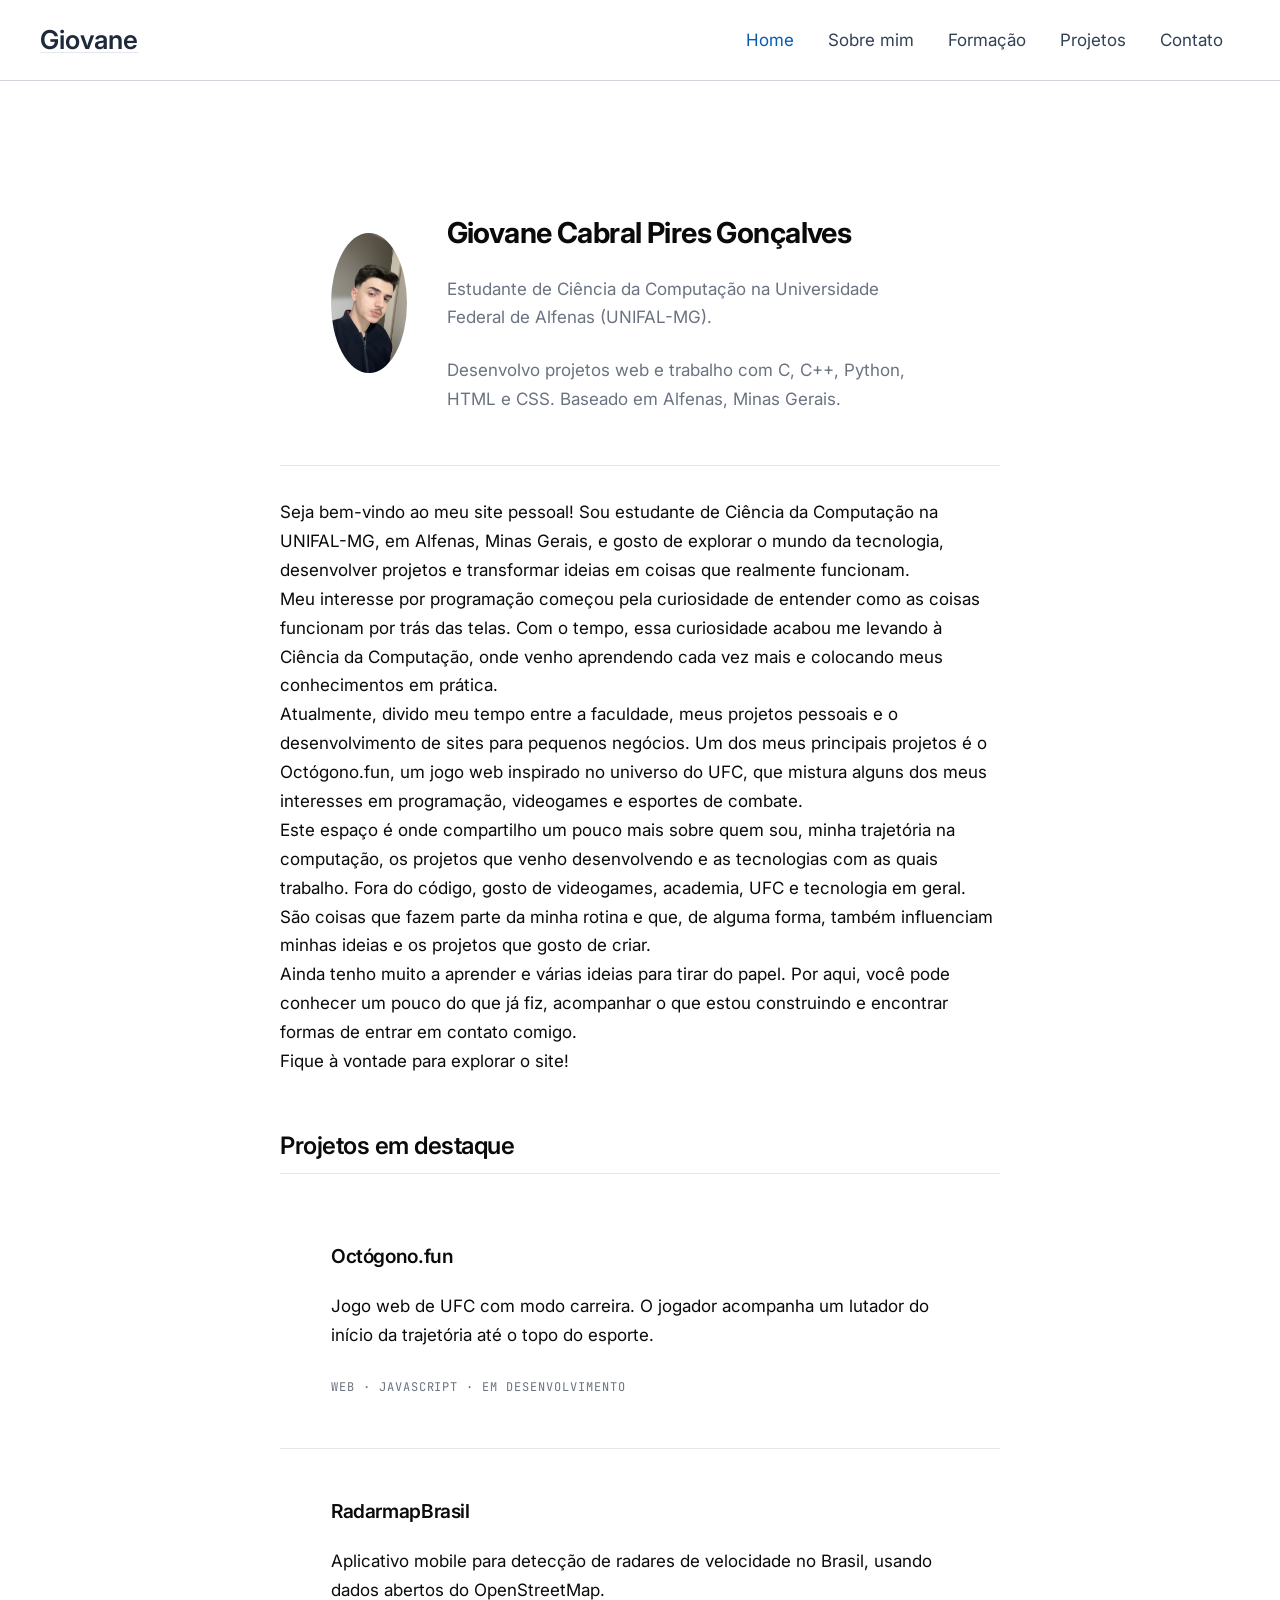
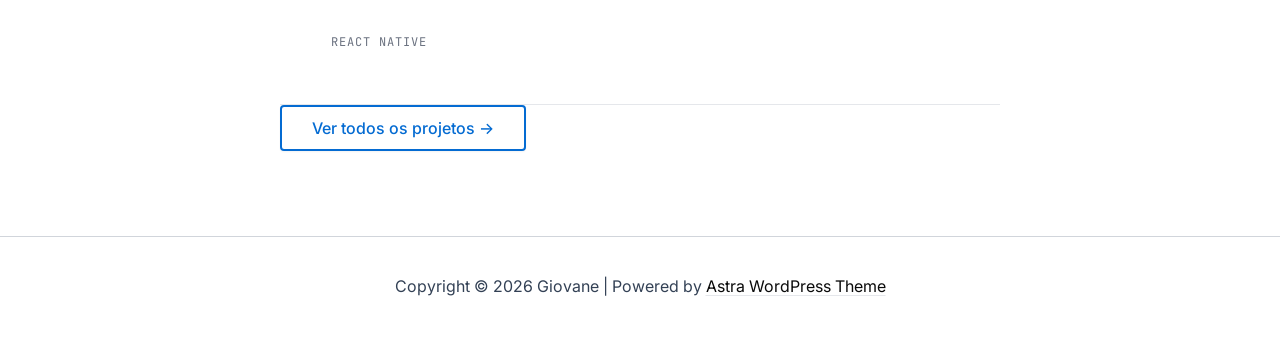
==== commit b9897c4a: "atualizações" ====
--- a/index.html
+++ b/index.html
@@ -337,19 +337,15 @@
 
 <p class="wp-block-paragraph">Desenvolvo projetos web e trabalho com C, C++, Python, HTML e CSS. Baseado em Alfenas, Minas Gerais.</p>
 </div>
-</div>
-
-
-
-<h2 class="wp-block-heading">Olá</h2>
-
-
-
-<p class="wp-block-paragraph">Seja bem-vindo ao meu site pessoal. Sou estudante de Ciência da Computação pela UNIFAL-MG, apaixonado por construir coisas em código e sempre em busca de aprender algo novo. Este espaço reúne um pouco da minha trajetória acadêmica, meus projetos pessoais, as tecnologias com as quais trabalho e os meios de me encontrar.</p>
-
-
-
-<p class="wp-block-paragraph">Além do universo da programação, sou um grande entusiasta de esportes — especialmente MMA e UFC — e boa parte do meu projeto principal, o <strong>Octógono.fun</strong>, nasceu desse interesse. Também gosto de jogos, de pensar em sistemas e, no fim das contas, de qualquer coisa que envolva lógica e criatividade ao mesmo tempo.</p>
+
+
+
+<h2 class="wp-block-heading"><br></h2>
+</div>
+
+
+
+<p class="wp-block-paragraph">Seja bem-vindo ao meu site pessoal! Sou estudante de Ciência da Computação na UNIFAL-MG, em Alfenas, Minas Gerais, e gosto de explorar o mundo da tecnologia, desenvolver projetos e transformar ideias em coisas que realmente funcionam.<br>Meu interesse por programação começou pela curiosidade de entender como as coisas funcionam por trás das telas. Com o tempo, essa curiosidade acabou me levando à Ciência da Computação, onde venho aprendendo cada vez mais e colocando meus conhecimentos em prática.<br>Atualmente, divido meu tempo entre a faculdade, meus projetos pessoais e o desenvolvimento de sites para pequenos negócios. Um dos meus principais projetos é o Octógono.fun, um jogo web inspirado no universo do UFC, que mistura alguns dos meus interesses em programação, videogames e esportes de combate.<br>Este espaço é onde compartilho um pouco mais sobre quem sou, minha trajetória na computação, os projetos que venho desenvolvendo e as tecnologias com as quais trabalho. Fora do código, gosto de videogames, academia, UFC e tecnologia em geral. São coisas que fazem parte da minha rotina e que, de alguma forma, também influenciam minhas ideias e os projetos que gosto de criar.<br>Ainda tenho muito a aprender e várias ideias para tirar do papel. Por aqui, você pode conhecer um pouco do que já fiz, acompanhar o que estou construindo e encontrar formas de entrar em contato comigo.<br>Fique à vontade para explorar o site!</p>
 
 
 
@@ -372,15 +368,15 @@
 
 
 <div class="wp-block-group project is-layout-flow wp-block-group-is-layout-flow">
-<h3 class="wp-block-heading">Desenvolvimento web freelance</h3>
-
-
-
-<p class="wp-block-paragraph">Criação de sites institucionais para pequenos negócios da região de Alfenas, com foco em soluções rápidas e acessíveis.</p>
-
-
-
-<p class="tags wp-block-paragraph">HTML · CSS · Freelance</p>
+<h3 class="wp-block-heading">RadarmapBrasil</h3>
+
+
+
+<p class="wp-block-paragraph">Aplicativo mobile para detecção de radares de velocidade no Brasil, usando dados abertos do OpenStreetMap.</p>
+
+
+
+<p class="tags wp-block-paragraph">react native</p>
 </div>
 
 
@@ -388,6 +384,10 @@
 <div class="wp-block-buttons is-layout-flex wp-block-buttons-is-layout-flex">
 <div class="wp-block-button is-style-outline is-style-outline--1"><a class="wp-block-button__link wp-element-button" href="https://giovanecabral.github.io/projetos/">Ver todos os projetos →</a></div>
 </div>
+
+
+
+<p class="wp-block-paragraph"></p>
 
 	
 	
